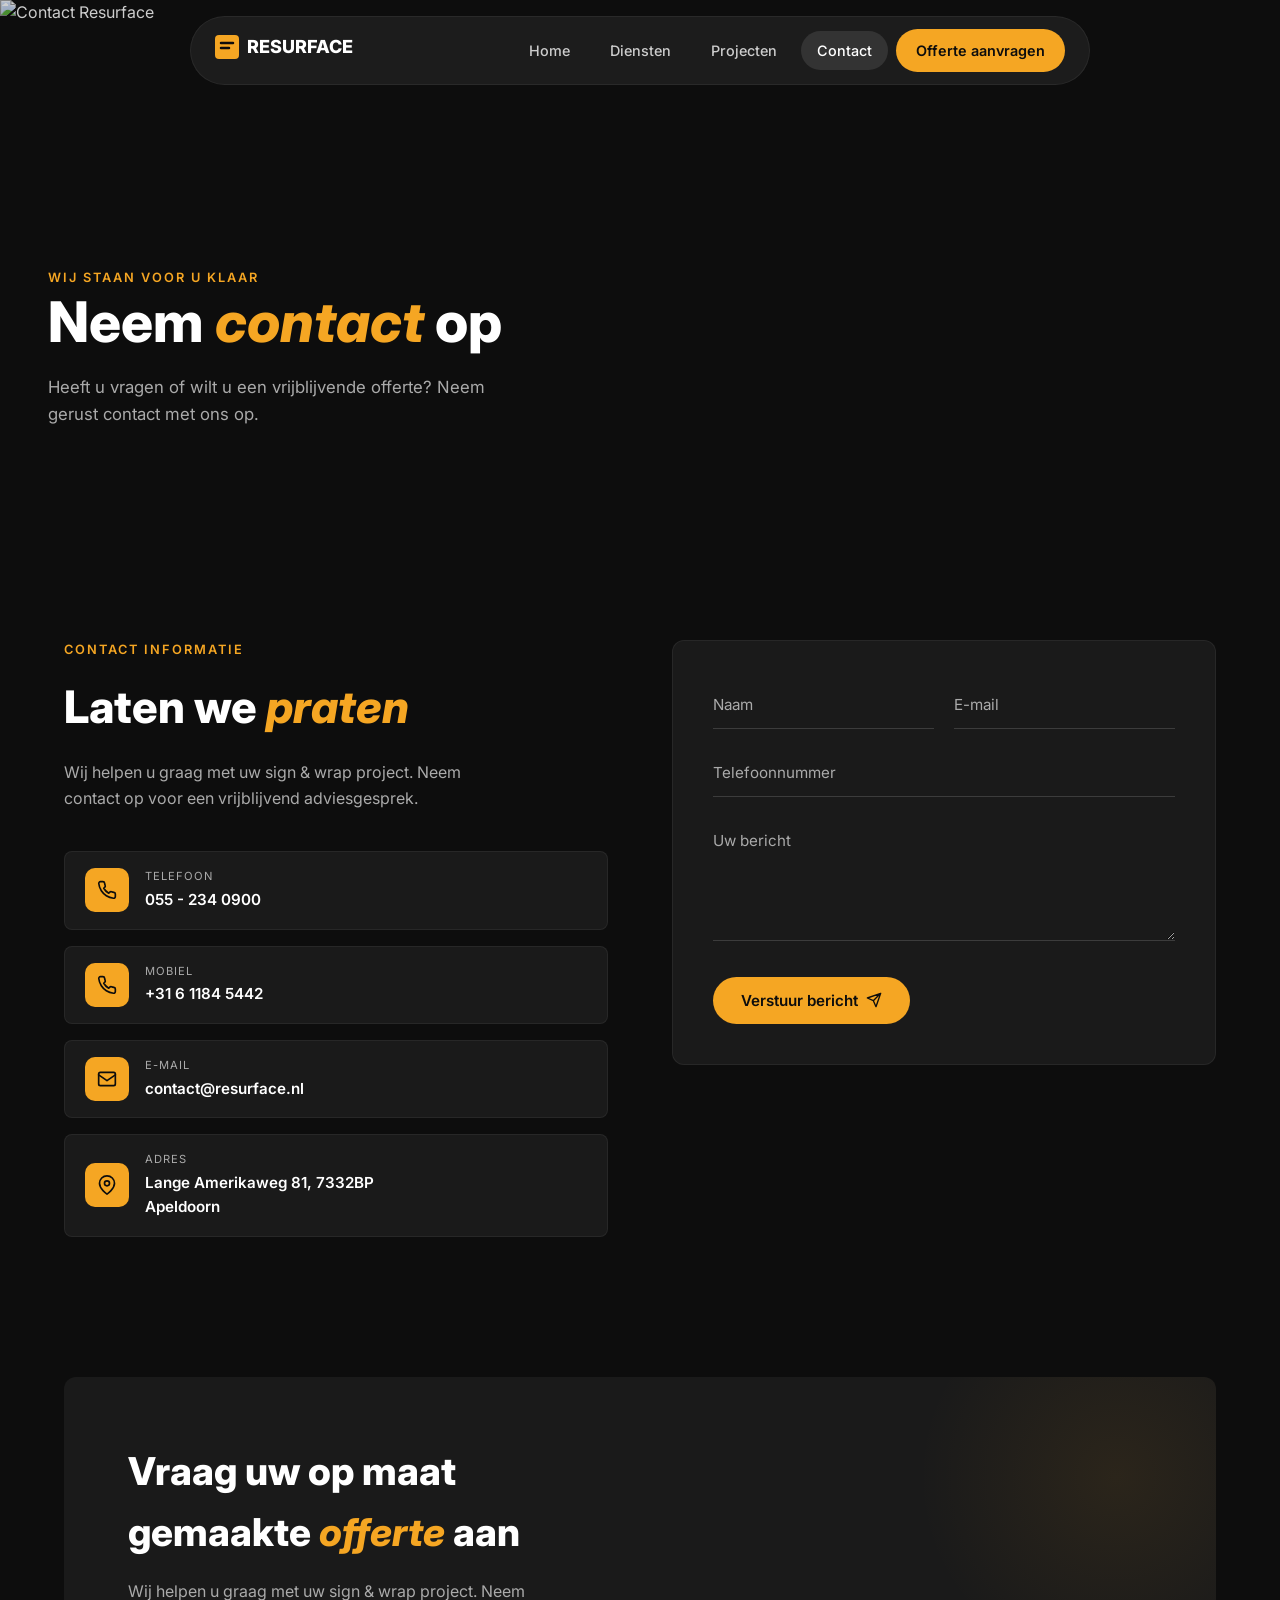
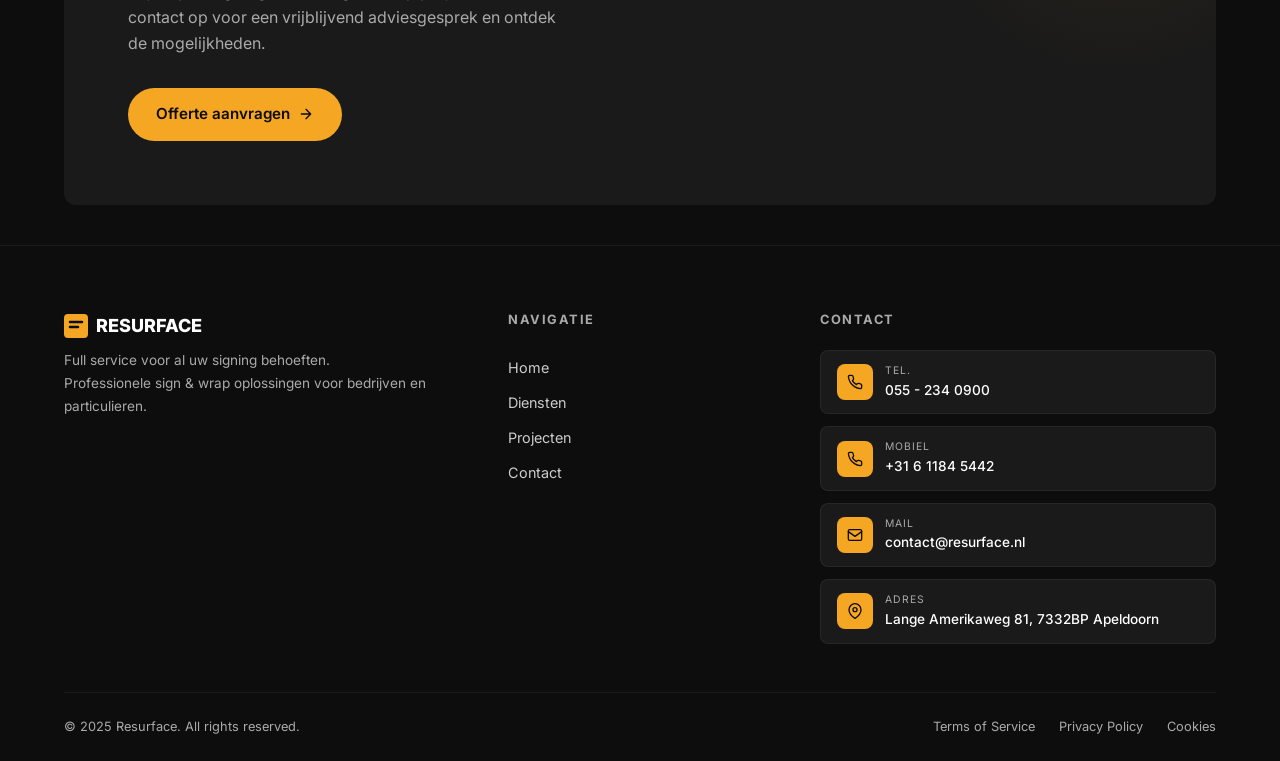
==== contact.html @ d7158912 "Initial build: Resurface website — 4 pages, responsive, dark theme Complete static website for Resur" ====
<!DOCTYPE html>
<html lang="nl">
<head>
  <meta charset="UTF-8">
  <meta name="viewport" content="width=device-width, initial-scale=1.0">
  <title>Contact — Resurface | Neem Contact Op</title>
  <meta name="description" content="Heeft u vragen of wilt u een vrijblijvende offerte? Neem gerust contact met ons op. Wij helpen u graag met uw sign & wrap project.">
  <link rel="preconnect" href="https://fonts.googleapis.com">
  <link rel="preconnect" href="https://fonts.gstatic.com" crossorigin>
  <link href="https://fonts.googleapis.com/css2?family=Inter:wght@400;500;600;700;800&display=swap" rel="stylesheet">
  <link rel="stylesheet" href="css/style.css">
</head>
<body>

  <!-- Navigation -->
  <nav class="nav">
    <a href="index.html" class="nav-logo">
      <svg width="180" height="32" viewBox="0 0 180 32" fill="none" xmlns="http://www.w3.org/2000/svg">
        <rect x="0" y="4" width="24" height="24" rx="4" fill="#F5A623"/>
        <path d="M6 12h12M6 17h8" stroke="#0d0d0d" stroke-width="2.5" stroke-linecap="round"/>
        <text x="32" y="22" font-family="Inter, sans-serif" font-weight="800" font-size="18" fill="white">RESURFACE</text>
      </svg>
    </a>
    <div class="nav-links">
      <a href="index.html">Home</a>
      <a href="diensten.html">Diensten</a>
      <a href="projecten.html">Projecten</a>
      <a href="contact.html" class="active">Contact</a>
      <a href="contact.html" class="nav-cta">Offerte aanvragen</a>
    </div>
    <button class="nav-toggle" aria-label="Menu">
      <span></span><span></span><span></span>
    </button>
  </nav>

  <!-- Hero -->
  <section class="hero" style="min-height: 60vh;">
    <div class="hero-bg">
      <img src="https://images.unsplash.com/photo-1600607687939-ce8a6c25118c?w=1920&q=80" alt="Contact Resurface">
    </div>
    <div class="hero-content">
      <span class="hero-label">Wij staan voor u klaar</span>
      <h1>Neem <span class="highlight">contact</span> op</h1>
      <p>Heeft u vragen of wilt u een vrijblijvende offerte? Neem gerust contact met ons op.</p>
    </div>
  </section>

  <!-- Contact Section -->
  <section class="section">
    <div class="container">
      <div class="contact-grid">
        <div>
          <p class="contact-label">Contact informatie</p>
          <h2 class="contact-title">Laten we <span class="highlight">praten</span></h2>
          <p class="contact-text">Wij helpen u graag met uw sign & wrap project. Neem contact op voor een vrijblijvend adviesgesprek.</p>

          <div class="contact-items">
            <div class="contact-item">
              <div class="contact-item-icon">
                <svg xmlns="http://www.w3.org/2000/svg" viewBox="0 0 24 24" fill="none" stroke="currentColor" stroke-width="2" stroke-linecap="round" stroke-linejoin="round"><path d="M22 16.92v3a2 2 0 01-2.18 2 19.79 19.79 0 01-8.63-3.07 19.5 19.5 0 01-6-6 19.79 19.79 0 01-3.07-8.67A2 2 0 014.11 2h3a2 2 0 012 1.72c.127.96.361 1.903.7 2.81a2 2 0 01-.45 2.11L8.09 9.91a16 16 0 006 6l1.27-1.27a2 2 0 012.11-.45c.907.339 1.85.573 2.81.7A2 2 0 0122 16.92z"/></svg>
              </div>
              <div>
                <p class="contact-item-label">Telefoon</p>
                <p class="contact-item-value">055 - 234 0900</p>
              </div>
            </div>
            <div class="contact-item">
              <div class="contact-item-icon">
                <svg xmlns="http://www.w3.org/2000/svg" viewBox="0 0 24 24" fill="none" stroke="currentColor" stroke-width="2" stroke-linecap="round" stroke-linejoin="round"><path d="M22 16.92v3a2 2 0 01-2.18 2 19.79 19.79 0 01-8.63-3.07 19.5 19.5 0 01-6-6 19.79 19.79 0 01-3.07-8.67A2 2 0 014.11 2h3a2 2 0 012 1.72c.127.96.361 1.903.7 2.81a2 2 0 01-.45 2.11L8.09 9.91a16 16 0 006 6l1.27-1.27a2 2 0 012.11-.45c.907.339 1.85.573 2.81.7A2 2 0 0122 16.92z"/></svg>
              </div>
              <div>
                <p class="contact-item-label">Mobiel</p>
                <p class="contact-item-value">+31 6 1184 5442</p>
              </div>
            </div>
            <div class="contact-item">
              <div class="contact-item-icon">
                <svg xmlns="http://www.w3.org/2000/svg" viewBox="0 0 24 24" fill="none" stroke="currentColor" stroke-width="2" stroke-linecap="round" stroke-linejoin="round"><rect x="2" y="4" width="20" height="16" rx="2"/><path d="M22 7l-10 7L2 7"/></svg>
              </div>
              <div>
                <p class="contact-item-label">E-mail</p>
                <p class="contact-item-value">contact@resurface.nl</p>
              </div>
            </div>
            <div class="contact-item">
              <div class="contact-item-icon">
                <svg xmlns="http://www.w3.org/2000/svg" viewBox="0 0 24 24" fill="none" stroke="currentColor" stroke-width="2" stroke-linecap="round" stroke-linejoin="round"><path d="M21 10c0 7-9 13-9 13s-9-6-9-13a9 9 0 0118 0z"/><circle cx="12" cy="10" r="3"/></svg>
              </div>
              <div>
                <p class="contact-item-label">Adres</p>
                <p class="contact-item-value">Lange Amerikaweg 81, 7332BP<br>Apeldoorn</p>
              </div>
            </div>
          </div>
        </div>

        <div>
          <form class="contact-form">
            <div class="form-row">
              <div class="form-group">
                <input type="text" name="naam" placeholder="Naam" required>
              </div>
              <div class="form-group">
                <input type="email" name="email" placeholder="E-mail" required>
              </div>
            </div>
            <div class="form-group">
              <input type="tel" name="telefoon" placeholder="Telefoonnummer">
            </div>
            <div class="form-group">
              <textarea name="bericht" placeholder="Uw bericht" rows="5" required></textarea>
            </div>
            <button type="submit" class="btn btn-primary form-submit">Verstuur bericht <svg xmlns="http://www.w3.org/2000/svg" width="16" height="16" viewBox="0 0 24 24" fill="none" stroke="currentColor" stroke-width="2" stroke-linecap="round" stroke-linejoin="round"><path d="M22 2L11 13M22 2l-7 20-4-9-9-4 20-7z"/></svg></button>
          </form>
        </div>
      </div>
    </div>
  </section>

  <!-- CTA -->
  <div class="container">
    <div class="cta-section">
      <h2>Vraag uw op maat gemaakte <span class="highlight">offerte</span> aan</h2>
      <p>Wij helpen u graag met uw sign & wrap project. Neem contact op voor een vrijblijvend adviesgesprek en ontdek de mogelijkheden.</p>
      <a href="contact.html" class="btn btn-primary">Offerte aanvragen <svg xmlns="http://www.w3.org/2000/svg" width="16" height="16" viewBox="0 0 24 24" fill="none" stroke="currentColor" stroke-width="2" stroke-linecap="round" stroke-linejoin="round"><path d="M5 12h14M12 5l7 7-7 7"/></svg></a>
    </div>
  </div>

  <!-- Footer -->
  <footer class="footer">
    <div class="container">
      <div class="footer-grid">
        <div>
          <div class="footer-logo">
            <svg width="180" height="32" viewBox="0 0 180 32" fill="none" xmlns="http://www.w3.org/2000/svg">
              <rect x="0" y="4" width="24" height="24" rx="4" fill="#F5A623"/>
              <path d="M6 12h12M6 17h8" stroke="#0d0d0d" stroke-width="2.5" stroke-linecap="round"/>
              <text x="32" y="22" font-family="Inter, sans-serif" font-weight="800" font-size="18" fill="white">RESURFACE</text>
            </svg>
          </div>
          <p class="footer-desc">Full service voor al uw signing behoeften.<br>Professionele sign & wrap oplossingen voor bedrijven en particulieren.</p>
        </div>
        <div>
          <h4>Navigatie</h4>
          <div class="footer-nav">
            <a href="index.html">Home</a>
            <a href="diensten.html">Diensten</a>
            <a href="projecten.html">Projecten</a>
            <a href="contact.html">Contact</a>
          </div>
        </div>
        <div>
          <h4>Contact</h4>
          <div class="footer-contact">
            <div class="footer-contact-item">
              <div class="footer-contact-icon">
                <svg xmlns="http://www.w3.org/2000/svg" viewBox="0 0 24 24" fill="none" stroke="currentColor" stroke-width="2" stroke-linecap="round" stroke-linejoin="round"><path d="M22 16.92v3a2 2 0 01-2.18 2 19.79 19.79 0 01-8.63-3.07 19.5 19.5 0 01-6-6 19.79 19.79 0 01-3.07-8.67A2 2 0 014.11 2h3a2 2 0 012 1.72c.127.96.361 1.903.7 2.81a2 2 0 01-.45 2.11L8.09 9.91a16 16 0 006 6l1.27-1.27a2 2 0 012.11-.45c.907.339 1.85.573 2.81.7A2 2 0 0122 16.92z"/></svg>
              </div>
              <div>
                <p class="footer-contact-label">Tel.</p>
                <p class="footer-contact-value">055 - 234 0900</p>
              </div>
            </div>
            <div class="footer-contact-item">
              <div class="footer-contact-icon">
                <svg xmlns="http://www.w3.org/2000/svg" viewBox="0 0 24 24" fill="none" stroke="currentColor" stroke-width="2" stroke-linecap="round" stroke-linejoin="round"><path d="M22 16.92v3a2 2 0 01-2.18 2 19.79 19.79 0 01-8.63-3.07 19.5 19.5 0 01-6-6 19.79 19.79 0 01-3.07-8.67A2 2 0 014.11 2h3a2 2 0 012 1.72c.127.96.361 1.903.7 2.81a2 2 0 01-.45 2.11L8.09 9.91a16 16 0 006 6l1.27-1.27a2 2 0 012.11-.45c.907.339 1.85.573 2.81.7A2 2 0 0122 16.92z"/></svg>
              </div>
              <div>
                <p class="footer-contact-label">Mobiel</p>
                <p class="footer-contact-value">+31 6 1184 5442</p>
              </div>
            </div>
            <div class="footer-contact-item">
              <div class="footer-contact-icon">
                <svg xmlns="http://www.w3.org/2000/svg" viewBox="0 0 24 24" fill="none" stroke="currentColor" stroke-width="2" stroke-linecap="round" stroke-linejoin="round"><rect x="2" y="4" width="20" height="16" rx="2"/><path d="M22 7l-10 7L2 7"/></svg>
              </div>
              <div>
                <p class="footer-contact-label">Mail</p>
                <p class="footer-contact-value">contact@resurface.nl</p>
              </div>
            </div>
            <div class="footer-contact-item">
              <div class="footer-contact-icon">
                <svg xmlns="http://www.w3.org/2000/svg" viewBox="0 0 24 24" fill="none" stroke="currentColor" stroke-width="2" stroke-linecap="round" stroke-linejoin="round"><path d="M21 10c0 7-9 13-9 13s-9-6-9-13a9 9 0 0118 0z"/><circle cx="12" cy="10" r="3"/></svg>
              </div>
              <div>
                <p class="footer-contact-label">Adres</p>
                <p class="footer-contact-value">Lange Amerikaweg 81, 7332BP Apeldoorn</p>
              </div>
            </div>
          </div>
        </div>
      </div>
      <div class="footer-bottom">
        <p>&copy; 2025 Resurface. All rights reserved.</p>
        <div class="footer-bottom-links">
          <a href="#">Terms of Service</a>
          <a href="#">Privacy Policy</a>
          <a href="#">Cookies</a>
        </div>
      </div>
    </div>
  </footer>

  <script src="js/main.js"></script>
</body>
</html>
---- css/style.css ----
/* ===== RESET & BASE ===== */
*, *::before, *::after { margin: 0; padding: 0; box-sizing: border-box; }

:root {
  --bg-dark: #0d0d0d;
  --bg-card: #1a1a1a;
  --bg-card-hover: #222;
  --accent: #f5a623;
  --accent-hover: #e69500;
  --text-white: #fff;
  --text-gray: #aaa;
  --text-light: #ccc;
  --radius: 12px;
  --radius-sm: 8px;
  --transition: .3s ease;
  --max-width: 1200px;
  --nav-height: 80px;
}

html { scroll-behavior: smooth; font-size: 16px; }

body {
  font-family: 'Inter', -apple-system, BlinkMacSystemFont, 'Segoe UI', sans-serif;
  background: var(--bg-dark);
  color: var(--text-white);
  line-height: 1.6;
  overflow-x: hidden;
}

a { color: inherit; text-decoration: none; }
ul { list-style: none; }
img { max-width: 100%; height: auto; display: block; }
button, input, textarea { font-family: inherit; }

.container {
  max-width: var(--max-width);
  margin: 0 auto;
  padding: 0 24px;
}

/* ===== NAVIGATION ===== */
.nav {
  position: fixed;
  top: 16px;
  left: 50%;
  transform: translateX(-50%);
  width: calc(100% - 48px);
  max-width: 900px;
  background: rgba(30, 30, 30, 0.9);
  backdrop-filter: blur(20px);
  -webkit-backdrop-filter: blur(20px);
  border-radius: 50px;
  padding: 12px 24px;
  display: flex;
  align-items: center;
  justify-content: space-between;
  z-index: 1000;
  border: 1px solid rgba(255,255,255,0.06);
}

.nav-logo img {
  height: 32px;
  width: auto;
}

.nav-links {
  display: flex;
  gap: 8px;
  align-items: center;
}

.nav-links a {
  padding: 8px 16px;
  border-radius: 50px;
  font-size: 0.9rem;
  font-weight: 500;
  color: var(--text-light);
  transition: var(--transition);
}

.nav-links a:hover,
.nav-links a.active {
  color: var(--text-white);
  background: rgba(255,255,255,0.1);
}

.nav-cta {
  background: var(--accent) !important;
  color: var(--bg-dark) !important;
  font-weight: 600 !important;
  padding: 10px 20px !important;
}

.nav-cta:hover {
  background: var(--accent-hover) !important;
}

/* Mobile hamburger */
.nav-toggle {
  display: none;
  background: none;
  border: none;
  cursor: pointer;
  padding: 8px;
  flex-direction: column;
  gap: 5px;
}

.nav-toggle span {
  display: block;
  width: 24px;
  height: 2px;
  background: var(--text-white);
  border-radius: 2px;
  transition: var(--transition);
}

/* ===== HERO ===== */
.hero {
  position: relative;
  min-height: 85vh;
  display: flex;
  align-items: flex-end;
  padding: 0 0 80px;
  overflow: hidden;
}

.hero-bg {
  position: absolute;
  inset: 0;
  z-index: 0;
}

.hero-bg img {
  width: 100%;
  height: 100%;
  object-fit: cover;
}

.hero-bg::after {
  content: '';
  position: absolute;
  inset: 0;
  background: linear-gradient(to top, rgba(13,13,13,0.95) 0%, rgba(13,13,13,0.4) 50%, rgba(13,13,13,0.2) 100%);
}

.hero-content {
  position: relative;
  z-index: 1;
  max-width: 600px;
  padding: 0 48px;
}

.hero-label {
  text-transform: uppercase;
  font-size: 0.8rem;
  font-weight: 600;
  letter-spacing: 2px;
  color: var(--accent);
  margin-bottom: 16px;
}

.hero h1 {
  font-size: clamp(2.2rem, 5vw, 3.5rem);
  font-weight: 800;
  line-height: 1.15;
  margin-bottom: 20px;
}

.hero h1 .highlight {
  color: var(--accent);
  font-style: italic;
}

.hero p {
  color: var(--text-gray);
  font-size: 1.05rem;
  margin-bottom: 32px;
  max-width: 480px;
}

.hero-buttons {
  display: flex;
  gap: 16px;
  flex-wrap: wrap;
}

/* ===== BUTTONS ===== */
.btn {
  display: inline-flex;
  align-items: center;
  gap: 8px;
  padding: 14px 28px;
  border-radius: 50px;
  font-weight: 600;
  font-size: 0.95rem;
  cursor: pointer;
  transition: var(--transition);
  border: none;
  white-space: nowrap;
}

.btn-primary {
  background: var(--accent);
  color: var(--bg-dark);
}

.btn-primary:hover {
  background: var(--accent-hover);
  transform: translateY(-2px);
}

.btn-outline {
  background: transparent;
  color: var(--text-white);
  border: 1px solid rgba(255,255,255,0.3);
}

.btn-outline:hover {
  border-color: var(--text-white);
  background: rgba(255,255,255,0.05);
}

.btn-dark {
  background: rgba(255,255,255,0.1);
  color: var(--text-white);
  border: 1px solid rgba(255,255,255,0.15);
}

.btn-dark:hover {
  background: rgba(255,255,255,0.15);
}

.btn svg, .btn i {
  width: 16px;
  height: 16px;
}

/* ===== SECTION SHARED ===== */
.section {
  padding: 100px 0;
}

.section-label {
  text-transform: uppercase;
  font-size: 0.8rem;
  font-weight: 600;
  letter-spacing: 2px;
  color: var(--accent);
  text-align: center;
  margin-bottom: 12px;
}

.section-title {
  font-size: clamp(1.8rem, 4vw, 2.8rem);
  font-weight: 800;
  text-align: center;
  margin-bottom: 48px;
}

.section-title .highlight {
  color: var(--accent);
  font-style: italic;
}

/* ===== TABS (Diensten) ===== */
.tabs {
  display: flex;
  justify-content: center;
  gap: 8px;
  margin-bottom: 60px;
  flex-wrap: wrap;
}

.tab-btn {
  padding: 10px 24px;
  border-radius: 50px;
  background: transparent;
  color: var(--text-gray);
  border: 1px solid rgba(255,255,255,0.15);
  cursor: pointer;
  font-weight: 500;
  font-size: 0.95rem;
  transition: var(--transition);
}

.tab-btn:hover {
  color: var(--text-white);
  border-color: rgba(255,255,255,0.3);
}

.tab-btn.active {
  background: var(--accent);
  color: var(--bg-dark);
  border-color: var(--accent);
  font-weight: 600;
}

.tab-content {
  display: none;
}

.tab-content.active {
  display: block;
  animation: fadeIn 0.4s ease;
}

@keyframes fadeIn {
  from { opacity: 0; transform: translateY(12px); }
  to { opacity: 1; transform: translateY(0); }
}

/* ===== CATEGORY INTRO ===== */
.category-intro {
  display: grid;
  grid-template-columns: 1fr 1fr;
  gap: 48px;
  align-items: center;
  margin-bottom: 80px;
}

.category-intro h2 {
  font-size: clamp(1.6rem, 3vw, 2.4rem);
  font-weight: 800;
  text-transform: uppercase;
  margin-bottom: 20px;
}

.category-intro p {
  color: var(--text-gray);
  font-size: 1rem;
  margin-bottom: 24px;
  max-width: 440px;
}

.category-image {
  border-radius: var(--radius);
  overflow: hidden;
  aspect-ratio: 16/10;
}

.category-image img {
  width: 100%;
  height: 100%;
  object-fit: cover;
}

/* ===== SERVICES GRID ===== */
.services-grid {
  display: grid;
  grid-template-columns: repeat(4, 1fr);
  gap: 32px;
}

.service-card {
  text-align: center;
}

.service-icon {
  width: 100px;
  height: 100px;
  border-radius: 50%;
  overflow: hidden;
  margin: 0 auto 16px;
  border: 3px solid rgba(255,255,255,0.1);
}

.service-icon img {
  width: 100%;
  height: 100%;
  object-fit: cover;
}

.service-card h3 {
  color: var(--accent);
  font-size: 0.95rem;
  font-weight: 600;
  margin-bottom: 8px;
}

.service-card p {
  color: var(--text-gray);
  font-size: 0.85rem;
  line-height: 1.5;
}

/* ===== PROJECTS ===== */
.project-block {
  display: grid;
  grid-template-columns: 1fr 1fr;
  gap: 48px;
  align-items: start;
  margin-bottom: 80px;
}

.project-block:nth-child(even) {
  direction: rtl;
}

.project-block:nth-child(even) > * {
  direction: ltr;
}

.project-info .project-label {
  text-transform: uppercase;
  font-size: 0.75rem;
  font-weight: 600;
  letter-spacing: 2px;
  color: var(--accent);
  margin-bottom: 8px;
}

.project-info h2 {
  font-size: 1.8rem;
  font-weight: 800;
  margin-bottom: 16px;
}

.project-info p {
  color: var(--text-gray);
  font-size: 0.95rem;
  margin-bottom: 20px;
  max-width: 440px;
}

.project-tags {
  display: flex;
  gap: 8px;
  flex-wrap: wrap;
  margin-bottom: 24px;
}

.project-tag {
  padding: 6px 16px;
  border-radius: 50px;
  font-size: 0.8rem;
  color: var(--accent);
  border: 1px solid rgba(245, 166, 35, 0.3);
  background: rgba(245, 166, 35, 0.08);
}

.project-main-image {
  border-radius: var(--radius);
  overflow: hidden;
  aspect-ratio: 16/10;
}

.project-main-image img {
  width: 100%;
  height: 100%;
  object-fit: cover;
}

.project-gallery {
  display: grid;
  grid-template-columns: repeat(5, 1fr);
  gap: 12px;
  margin-top: 20px;
  grid-column: 1 / -1;
  direction: ltr;
}

.project-gallery img {
  border-radius: var(--radius-sm);
  aspect-ratio: 1;
  object-fit: cover;
  width: 100%;
  cursor: pointer;
  transition: var(--transition);
}

.project-gallery img:hover {
  transform: scale(1.05);
}

/* ===== CTA SECTION ===== */
.cta-section {
  background: var(--bg-card);
  border-radius: var(--radius);
  padding: 64px;
  margin: 40px auto;
  max-width: var(--max-width);
  position: relative;
  overflow: hidden;
}

.cta-section::after {
  content: '';
  position: absolute;
  right: -100px;
  top: -100px;
  width: 400px;
  height: 400px;
  background: radial-gradient(circle, rgba(245,166,35,0.08) 0%, transparent 70%);
  pointer-events: none;
}

.cta-section h2 {
  font-size: clamp(1.6rem, 3vw, 2.4rem);
  font-weight: 800;
  margin-bottom: 16px;
  max-width: 500px;
}

.cta-section h2 .highlight {
  color: var(--accent);
  font-style: italic;
}

.cta-section p {
  color: var(--text-gray);
  margin-bottom: 32px;
  max-width: 440px;
}

/* ===== CONTACT SECTION ===== */
.contact-grid {
  display: grid;
  grid-template-columns: 1fr 1fr;
  gap: 64px;
  align-items: start;
}

.contact-label {
  text-transform: uppercase;
  font-size: 0.8rem;
  font-weight: 600;
  letter-spacing: 2px;
  color: var(--accent);
  margin-bottom: 12px;
}

.contact-title {
  font-size: clamp(1.8rem, 4vw, 2.8rem);
  font-weight: 800;
  margin-bottom: 16px;
}

.contact-title .highlight {
  color: var(--accent);
  font-style: italic;
}

.contact-text {
  color: var(--text-gray);
  margin-bottom: 40px;
  max-width: 400px;
}

.contact-items {
  display: flex;
  flex-direction: column;
  gap: 16px;
}

.contact-item {
  display: flex;
  align-items: center;
  gap: 16px;
  padding: 16px 20px;
  background: var(--bg-card);
  border-radius: var(--radius-sm);
  border: 1px solid rgba(255,255,255,0.06);
}

.contact-item-icon {
  width: 44px;
  height: 44px;
  border-radius: 10px;
  background: var(--accent);
  display: flex;
  align-items: center;
  justify-content: center;
  flex-shrink: 0;
}

.contact-item-icon svg {
  width: 20px;
  height: 20px;
  color: var(--bg-dark);
}

.contact-item-label {
  font-size: 0.7rem;
  text-transform: uppercase;
  letter-spacing: 1px;
  color: var(--text-gray);
  margin-bottom: 2px;
}

.contact-item-value {
  font-weight: 600;
  font-size: 0.95rem;
}

/* ===== FORM ===== */
.contact-form {
  background: var(--bg-card);
  border-radius: var(--radius);
  padding: 40px;
  border: 1px solid rgba(255,255,255,0.06);
}

.form-row {
  display: grid;
  grid-template-columns: 1fr 1fr;
  gap: 20px;
}

.form-group {
  margin-bottom: 20px;
}

.form-group input,
.form-group textarea {
  width: 100%;
  padding: 14px 0;
  background: transparent;
  border: none;
  border-bottom: 1px solid rgba(255,255,255,0.15);
  color: var(--text-white);
  font-size: 0.95rem;
  outline: none;
  transition: var(--transition);
}

.form-group input::placeholder,
.form-group textarea::placeholder {
  color: var(--text-gray);
}

.form-group input:focus,
.form-group textarea:focus {
  border-color: var(--accent);
}

.form-group textarea {
  min-height: 100px;
  resize: vertical;
}

.form-submit {
  margin-top: 8px;
}

/* ===== FOOTER ===== */
.footer {
  border-top: 1px solid rgba(255,255,255,0.06);
  padding: 64px 0 0;
  margin-top: 40px;
}

.footer-grid {
  display: grid;
  grid-template-columns: 1.5fr 1fr 1.5fr;
  gap: 48px;
  margin-bottom: 48px;
}

.footer-logo img {
  height: 36px;
  margin-bottom: 16px;
}

.footer-desc {
  color: var(--text-gray);
  font-size: 0.85rem;
  line-height: 1.7;
}

.footer h4 {
  text-transform: uppercase;
  font-size: 0.8rem;
  letter-spacing: 1.5px;
  margin-bottom: 20px;
  color: var(--text-gray);
}

.footer-nav a {
  display: block;
  padding: 6px 0;
  color: var(--text-light);
  font-size: 0.9rem;
  transition: var(--transition);
}

.footer-nav a:hover {
  color: var(--accent);
}

.footer-contact {
  display: flex;
  flex-direction: column;
  gap: 12px;
}

.footer-contact-item {
  display: flex;
  align-items: center;
  gap: 12px;
  padding: 12px 16px;
  background: var(--bg-card);
  border-radius: var(--radius-sm);
  border: 1px solid rgba(255,255,255,0.06);
  font-size: 0.85rem;
}

.footer-contact-icon {
  width: 36px;
  height: 36px;
  border-radius: 8px;
  background: var(--accent);
  display: flex;
  align-items: center;
  justify-content: center;
  flex-shrink: 0;
}

.footer-contact-icon svg {
  width: 16px;
  height: 16px;
  color: var(--bg-dark);
}

.footer-contact-label {
  font-size: 0.65rem;
  text-transform: uppercase;
  letter-spacing: 1px;
  color: var(--text-gray);
}

.footer-contact-value {
  font-weight: 500;
  font-size: 0.85rem;
}

.footer-bottom {
  border-top: 1px solid rgba(255,255,255,0.06);
  padding: 24px 0;
  display: flex;
  justify-content: space-between;
  align-items: center;
  font-size: 0.8rem;
  color: var(--text-gray);
}

.footer-bottom-links {
  display: flex;
  gap: 24px;
}

.footer-bottom-links a {
  color: var(--text-gray);
  transition: var(--transition);
}

.footer-bottom-links a:hover {
  color: var(--text-white);
}

/* ===== HOME: DIENSTEN BENTO ===== */
.home-services {
  display: grid;
  grid-template-columns: repeat(2, 1fr);
  gap: 24px;
  margin-bottom: 48px;
}

.home-service-card {
  background: var(--bg-card);
  border-radius: var(--radius);
  overflow: hidden;
  border: 1px solid rgba(255,255,255,0.06);
  transition: var(--transition);
}

.home-service-card:hover {
  border-color: rgba(255,255,255,0.12);
  transform: translateY(-4px);
}

.home-service-card img {
  width: 100%;
  aspect-ratio: 16/9;
  object-fit: cover;
}

.home-service-content {
  padding: 24px;
}

.home-service-content h3 {
  font-size: 1.1rem;
  font-weight: 700;
  margin-bottom: 8px;
}

.home-service-content p {
  color: var(--text-gray);
  font-size: 0.9rem;
}

/* ===== HOME: VERTROUWD DOOR ===== */
.trust-logos {
  display: flex;
  justify-content: center;
  align-items: center;
  gap: 48px;
  flex-wrap: wrap;
  padding: 40px 0;
}

.trust-logos img {
  height: 32px;
  opacity: 0.5;
  transition: var(--transition);
  filter: grayscale(1) brightness(2);
}

.trust-logos img:hover {
  opacity: 1;
  filter: none;
}

/* ===== HOME: PROJECTS SHOWCASE ===== */
.projects-showcase {
  display: grid;
  grid-template-columns: 1fr 1fr;
  gap: 24px;
  margin-bottom: 48px;
}

.showcase-card {
  position: relative;
  border-radius: var(--radius);
  overflow: hidden;
  aspect-ratio: 16/10;
}

.showcase-card img {
  width: 100%;
  height: 100%;
  object-fit: cover;
  transition: var(--transition);
}

.showcase-card:hover img {
  transform: scale(1.05);
}

.showcase-overlay {
  position: absolute;
  bottom: 0;
  left: 0;
  right: 0;
  padding: 24px;
  background: linear-gradient(to top, rgba(0,0,0,0.8), transparent);
}

.showcase-overlay h3 {
  font-size: 1.1rem;
  font-weight: 700;
}

/* ===== HOME: REVIEWS ===== */
.reviews-grid {
  display: grid;
  grid-template-columns: repeat(3, 1fr);
  gap: 24px;
}

.review-card {
  background: var(--bg-card);
  border-radius: var(--radius);
  padding: 32px;
  border: 1px solid rgba(255,255,255,0.06);
}

.review-stars {
  display: flex;
  gap: 4px;
  margin-bottom: 8px;
}

.review-stars svg {
  width: 16px;
  height: 16px;
  color: var(--accent);
  fill: var(--accent);
}

.review-date {
  font-size: 0.8rem;
  color: var(--text-gray);
  margin-bottom: 16px;
}

.review-text {
  color: var(--text-light);
  font-size: 0.9rem;
  font-style: italic;
  margin-bottom: 20px;
  line-height: 1.6;
}

.review-author {
  font-weight: 600;
  font-size: 0.9rem;
}

/* ===== HOME: CONTACT BOTTOM ===== */
.home-contact {
  display: grid;
  grid-template-columns: 1fr 1fr;
  gap: 64px;
  align-items: center;
  padding: 80px 0;
}

.home-contact-text h2 {
  font-size: clamp(1.8rem, 4vw, 2.8rem);
  font-weight: 800;
  margin-bottom: 8px;
}

.home-contact-text h2 .highlight {
  color: var(--accent);
}

/* ===== RESPONSIVE ===== */
@media (max-width: 1024px) {
  .services-grid {
    grid-template-columns: repeat(3, 1fr);
    gap: 24px;
  }

  .footer-grid {
    grid-template-columns: 1fr 1fr;
    gap: 32px;
  }
}

@media (max-width: 768px) {
  .nav-links {
    display: none;
    position: absolute;
    top: calc(100% + 12px);
    left: 0;
    right: 0;
    background: rgba(30, 30, 30, 0.97);
    backdrop-filter: blur(20px);
    border-radius: var(--radius);
    padding: 20px;
    flex-direction: column;
    border: 1px solid rgba(255,255,255,0.06);
  }

  .nav-links.open {
    display: flex;
  }

  .nav-links a {
    width: 100%;
    text-align: center;
    padding: 12px;
  }

  .nav-toggle {
    display: flex;
  }

  .hero {
    min-height: 70vh;
    padding-bottom: 60px;
  }

  .hero-content {
    padding: 0 24px;
  }

  .hero h1 {
    font-size: 2rem;
  }

  .hero-buttons {
    flex-direction: column;
  }

  .hero-buttons .btn {
    width: 100%;
    justify-content: center;
  }

  .section {
    padding: 60px 0;
  }

  .category-intro {
    grid-template-columns: 1fr;
    gap: 32px;
  }

  .category-intro .category-image {
    order: -1;
  }

  .services-grid {
    grid-template-columns: repeat(2, 1fr);
    gap: 20px;
  }

  .project-block {
    grid-template-columns: 1fr;
    gap: 24px;
  }

  .project-block:nth-child(even) {
    direction: ltr;
  }

  .project-gallery {
    grid-template-columns: repeat(3, 1fr);
  }

  .contact-grid {
    grid-template-columns: 1fr;
    gap: 40px;
  }

  .cta-section {
    padding: 40px 24px;
    margin: 24px;
    border-radius: var(--radius);
  }

  .footer-grid {
    grid-template-columns: 1fr;
    gap: 32px;
  }

  .footer-bottom {
    flex-direction: column;
    gap: 16px;
    text-align: center;
  }

  .home-services {
    grid-template-columns: 1fr;
  }

  .home-contact {
    grid-template-columns: 1fr;
    gap: 40px;
  }

  .reviews-grid {
    grid-template-columns: 1fr;
  }

  .projects-showcase {
    grid-template-columns: 1fr;
  }

  .form-row {
    grid-template-columns: 1fr;
  }

  .trust-logos {
    gap: 24px;
  }

  .trust-logos img {
    height: 24px;
  }
}

@media (max-width: 480px) {
  .nav {
    width: calc(100% - 24px);
    padding: 10px 16px;
  }

  .hero {
    min-height: 60vh;
  }

  .hero h1 {
    font-size: 1.7rem;
  }

  .services-grid {
    grid-template-columns: 1fr 1fr;
    gap: 16px;
  }

  .service-icon {
    width: 72px;
    height: 72px;
  }

  .project-gallery {
    grid-template-columns: repeat(3, 1fr);
    gap: 8px;
  }

  .section-title {
    font-size: 1.6rem;
  }

  .contact-form {
    padding: 24px;
  }
}
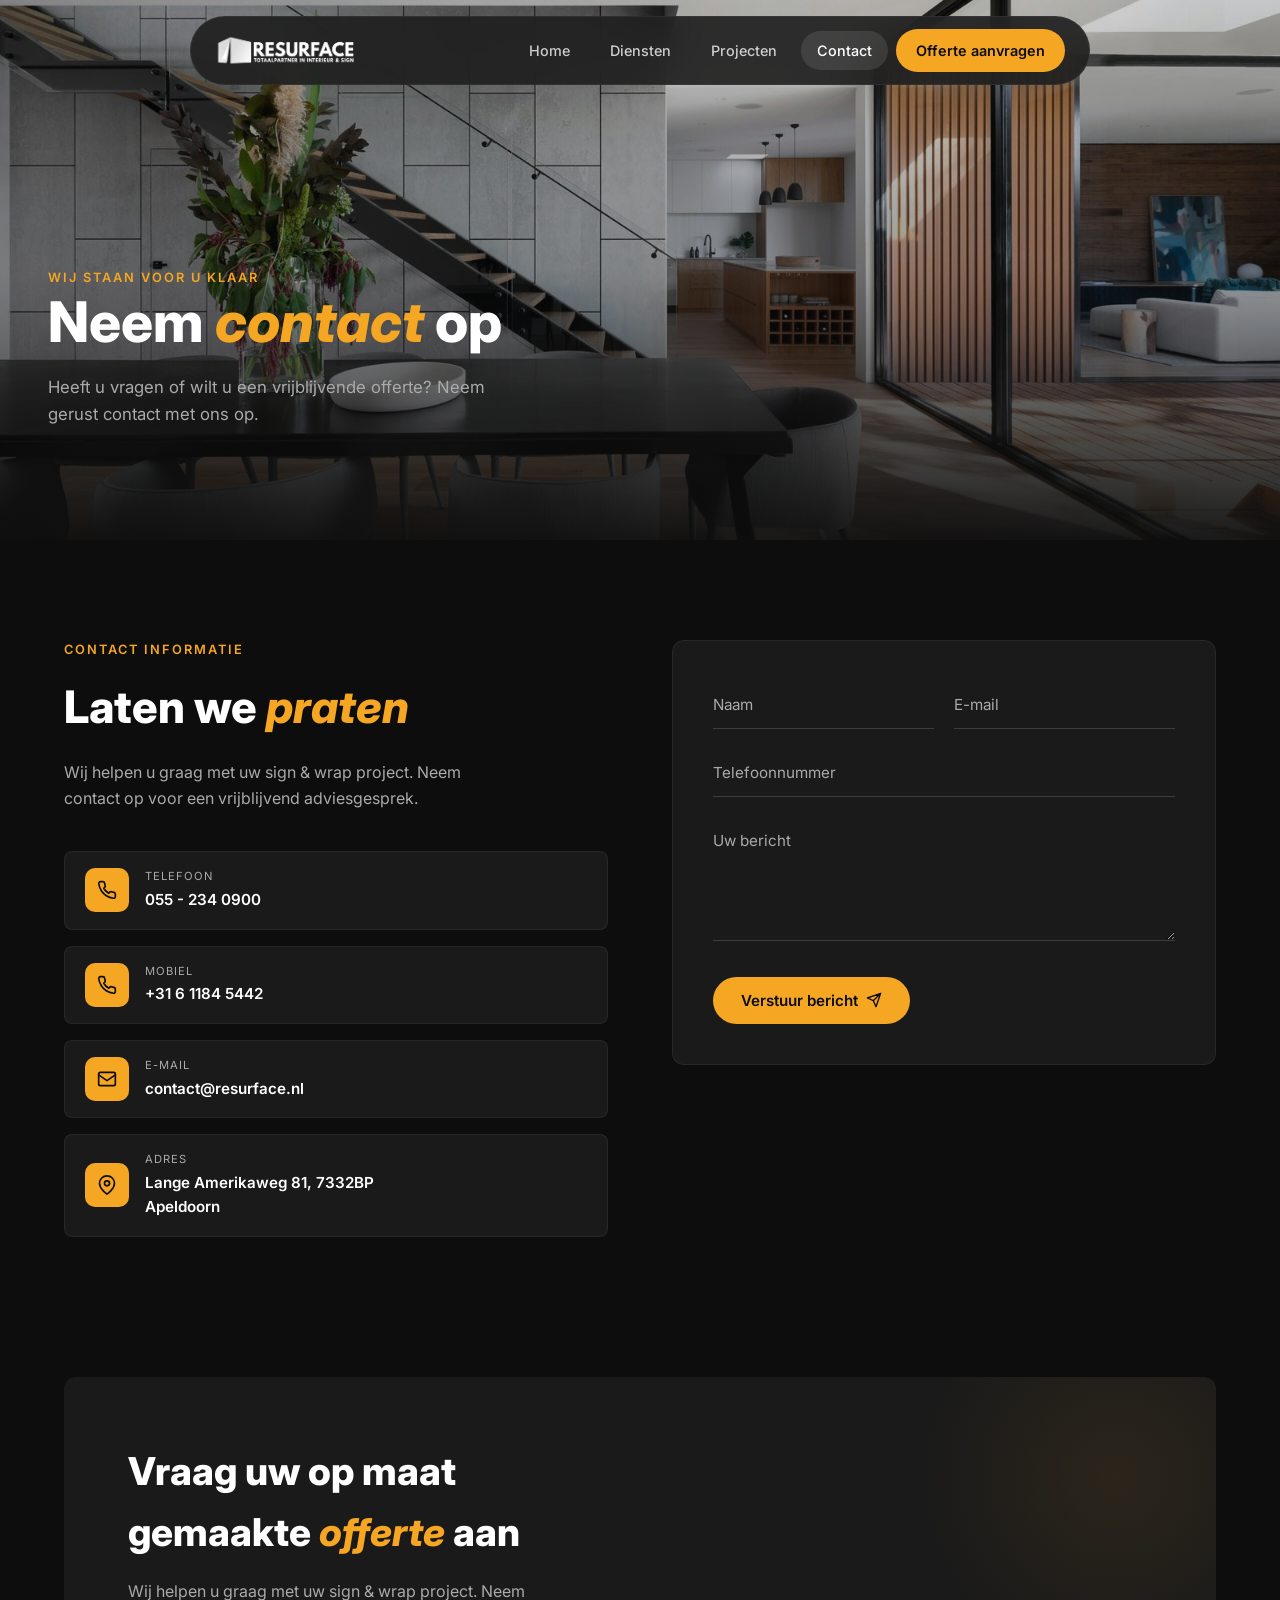
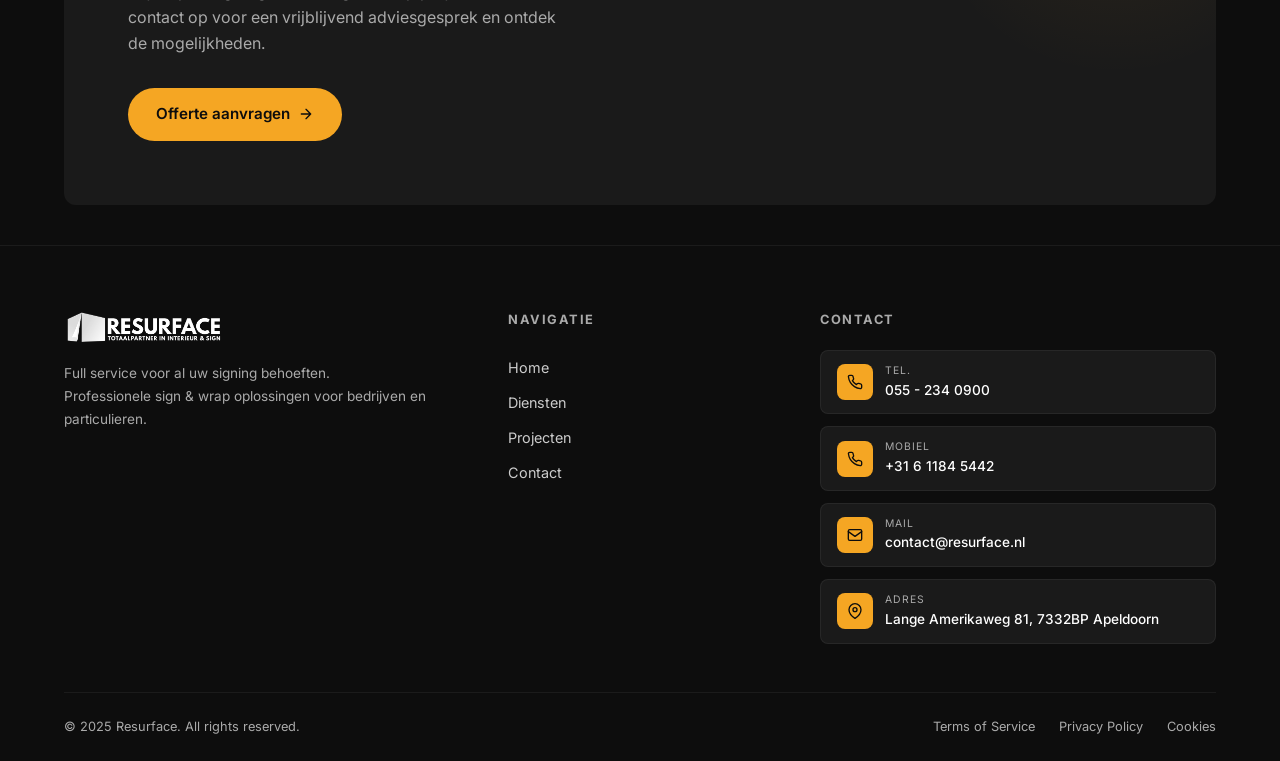
==== commit a5c29481: "Replace all placeholder images with real Resurface assets Downloaded images from resurface.lovable.a" ====
--- a/contact.html
+++ b/contact.html
@@ -15,11 +15,7 @@
   <!-- Navigation -->
   <nav class="nav">
     <a href="index.html" class="nav-logo">
-      <svg width="180" height="32" viewBox="0 0 180 32" fill="none" xmlns="http://www.w3.org/2000/svg">
-        <rect x="0" y="4" width="24" height="24" rx="4" fill="#F5A623"/>
-        <path d="M6 12h12M6 17h8" stroke="#0d0d0d" stroke-width="2.5" stroke-linecap="round"/>
-        <text x="32" y="22" font-family="Inter, sans-serif" font-weight="800" font-size="18" fill="white">RESURFACE</text>
-      </svg>
+      <img src="images/logo.png" alt="Resurface" style="height: 32px;">
     </a>
     <div class="nav-links">
       <a href="index.html">Home</a>
@@ -36,7 +32,7 @@
   <!-- Hero -->
   <section class="hero" style="min-height: 60vh;">
     <div class="hero-bg">
-      <img src="https://images.unsplash.com/photo-1600607687939-ce8a6c25118c?w=1920&q=80" alt="Contact Resurface">
+      <img src="images/hero-interior.jpg" alt="Contact Resurface">
     </div>
     <div class="hero-content">
       <span class="hero-label">Wij staan voor u klaar</span>
@@ -132,11 +128,7 @@
       <div class="footer-grid">
         <div>
           <div class="footer-logo">
-            <svg width="180" height="32" viewBox="0 0 180 32" fill="none" xmlns="http://www.w3.org/2000/svg">
-              <rect x="0" y="4" width="24" height="24" rx="4" fill="#F5A623"/>
-              <path d="M6 12h12M6 17h8" stroke="#0d0d0d" stroke-width="2.5" stroke-linecap="round"/>
-              <text x="32" y="22" font-family="Inter, sans-serif" font-weight="800" font-size="18" fill="white">RESURFACE</text>
-            </svg>
+            <img src="images/logo.png" alt="Resurface">
           </div>
           <p class="footer-desc">Full service voor al uw signing behoeften.<br>Professionele sign & wrap oplossingen voor bedrijven en particulieren.</p>
         </div>
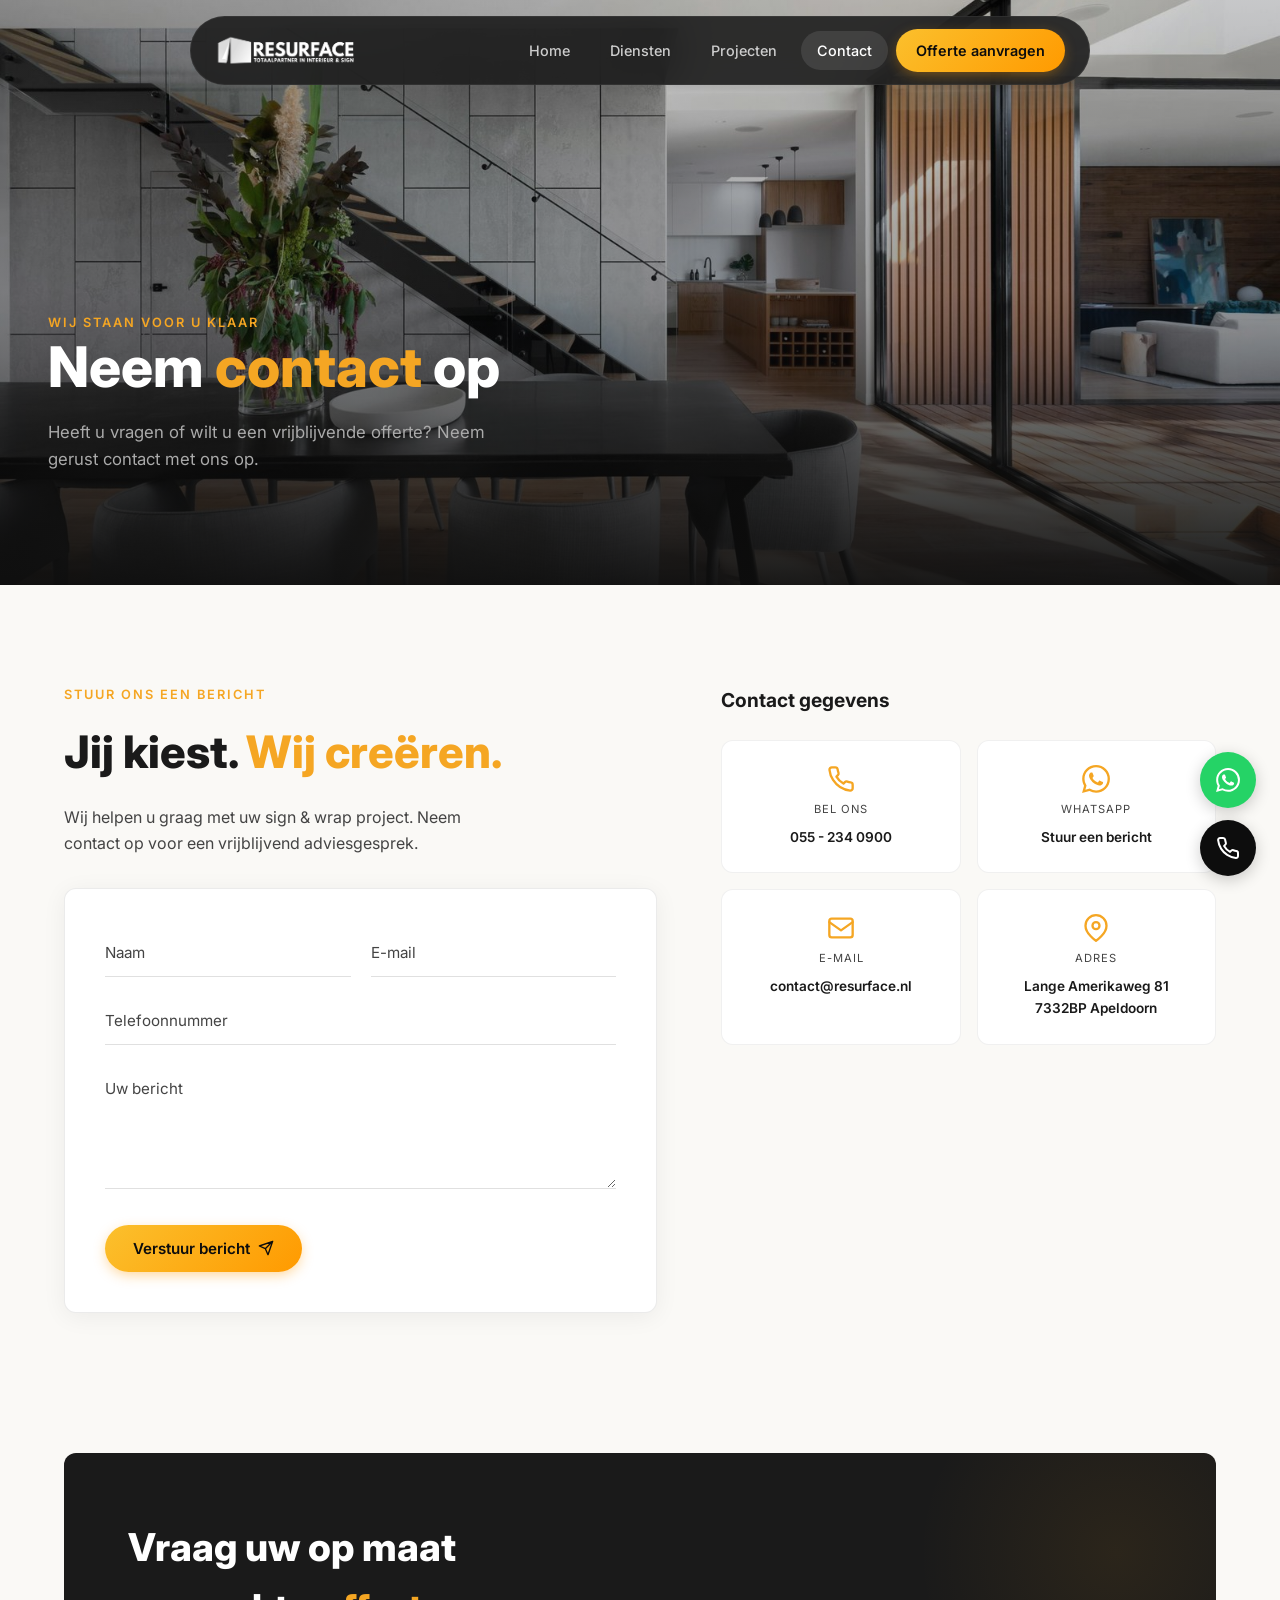
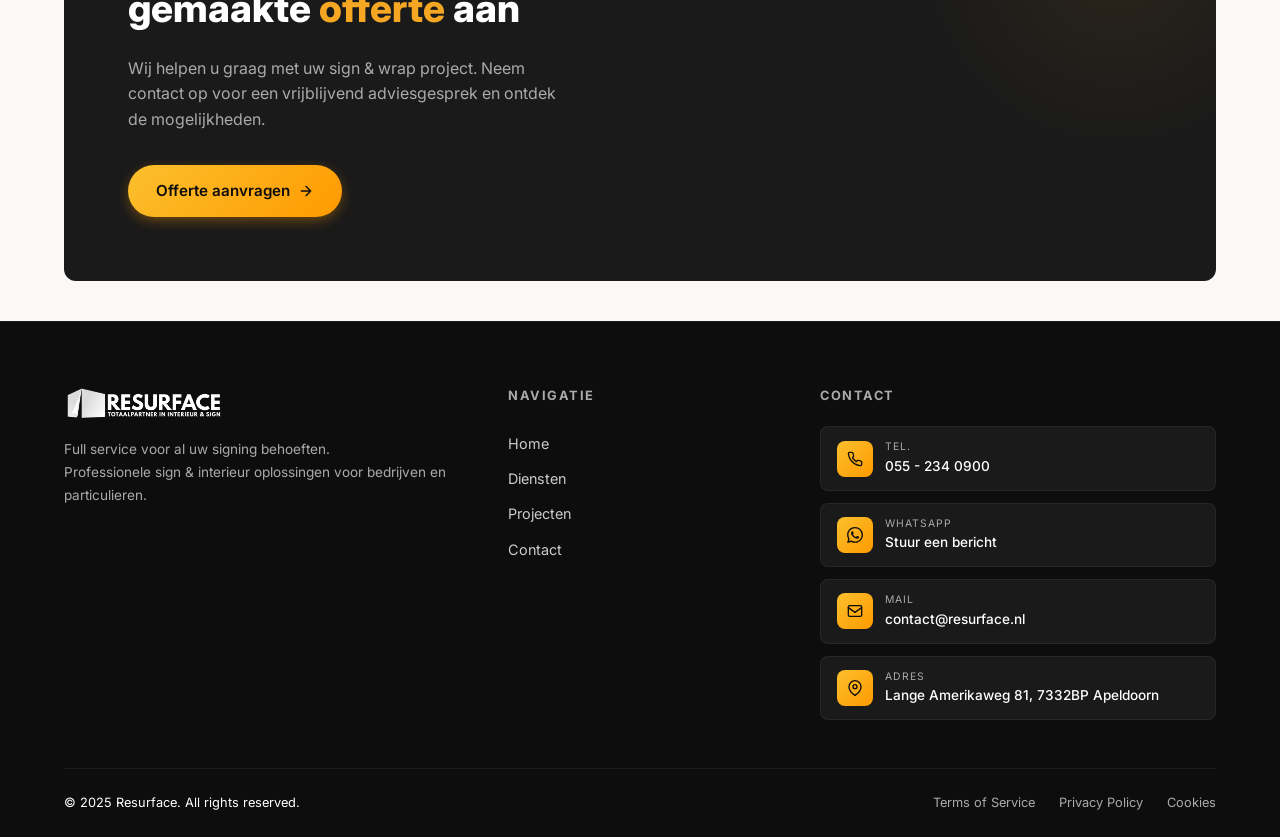
==== commit f0c04205: "Restore newer design from stash after merge Co-Authored-By: Claude Opus 4.6 (1M context) <noreply@an" ====
--- a/contact.html
+++ b/contact.html
@@ -8,21 +8,21 @@
   <link rel="preconnect" href="https://fonts.googleapis.com">
   <link rel="preconnect" href="https://fonts.gstatic.com" crossorigin>
   <link href="https://fonts.googleapis.com/css2?family=Inter:wght@400;500;600;700;800&display=swap" rel="stylesheet">
-  <link rel="stylesheet" href="css/style.css">
+  <link rel="stylesheet" href="css/style.css?v=5">
 </head>
 <body>
 
   <!-- Navigation -->
   <nav class="nav">
-    <a href="index.html" class="nav-logo">
+    <a href="/" class="nav-logo">
       <img src="images/logo.png" alt="Resurface" style="height: 32px;">
     </a>
     <div class="nav-links">
-      <a href="index.html">Home</a>
-      <a href="diensten.html">Diensten</a>
-      <a href="projecten.html">Projecten</a>
-      <a href="contact.html" class="active">Contact</a>
-      <a href="contact.html" class="nav-cta">Offerte aanvragen</a>
+      <a href="/">Home</a>
+      <a href="/diensten">Diensten</a>
+      <a href="/projecten">Projecten</a>
+      <a href="/contact" class="active">Contact</a>
+      <a href="/offerte" class="nav-cta">Offerte aanvragen</a>
     </div>
     <button class="nav-toggle" aria-label="Menu">
       <span></span><span></span><span></span>
@@ -30,7 +30,7 @@
   </nav>
 
   <!-- Hero -->
-  <section class="hero" style="min-height: 60vh;">
+  <section class="hero hero-short">
     <div class="hero-bg">
       <img src="images/hero-interior.jpg" alt="Contact Resurface">
     </div>
@@ -45,53 +45,12 @@
   <section class="section">
     <div class="container">
       <div class="contact-grid">
-        <div>
-          <p class="contact-label">Contact informatie</p>
-          <h2 class="contact-title">Laten we <span class="highlight">praten</span></h2>
-          <p class="contact-text">Wij helpen u graag met uw sign & wrap project. Neem contact op voor een vrijblijvend adviesgesprek.</p>
-
-          <div class="contact-items">
-            <div class="contact-item">
-              <div class="contact-item-icon">
-                <svg xmlns="http://www.w3.org/2000/svg" viewBox="0 0 24 24" fill="none" stroke="currentColor" stroke-width="2" stroke-linecap="round" stroke-linejoin="round"><path d="M22 16.92v3a2 2 0 01-2.18 2 19.79 19.79 0 01-8.63-3.07 19.5 19.5 0 01-6-6 19.79 19.79 0 01-3.07-8.67A2 2 0 014.11 2h3a2 2 0 012 1.72c.127.96.361 1.903.7 2.81a2 2 0 01-.45 2.11L8.09 9.91a16 16 0 006 6l1.27-1.27a2 2 0 012.11-.45c.907.339 1.85.573 2.81.7A2 2 0 0122 16.92z"/></svg>
-              </div>
-              <div>
-                <p class="contact-item-label">Telefoon</p>
-                <p class="contact-item-value">055 - 234 0900</p>
-              </div>
-            </div>
-            <div class="contact-item">
-              <div class="contact-item-icon">
-                <svg xmlns="http://www.w3.org/2000/svg" viewBox="0 0 24 24" fill="none" stroke="currentColor" stroke-width="2" stroke-linecap="round" stroke-linejoin="round"><path d="M22 16.92v3a2 2 0 01-2.18 2 19.79 19.79 0 01-8.63-3.07 19.5 19.5 0 01-6-6 19.79 19.79 0 01-3.07-8.67A2 2 0 014.11 2h3a2 2 0 012 1.72c.127.96.361 1.903.7 2.81a2 2 0 01-.45 2.11L8.09 9.91a16 16 0 006 6l1.27-1.27a2 2 0 012.11-.45c.907.339 1.85.573 2.81.7A2 2 0 0122 16.92z"/></svg>
-              </div>
-              <div>
-                <p class="contact-item-label">Mobiel</p>
-                <p class="contact-item-value">+31 6 1184 5442</p>
-              </div>
-            </div>
-            <div class="contact-item">
-              <div class="contact-item-icon">
-                <svg xmlns="http://www.w3.org/2000/svg" viewBox="0 0 24 24" fill="none" stroke="currentColor" stroke-width="2" stroke-linecap="round" stroke-linejoin="round"><rect x="2" y="4" width="20" height="16" rx="2"/><path d="M22 7l-10 7L2 7"/></svg>
-              </div>
-              <div>
-                <p class="contact-item-label">E-mail</p>
-                <p class="contact-item-value">contact@resurface.nl</p>
-              </div>
-            </div>
-            <div class="contact-item">
-              <div class="contact-item-icon">
-                <svg xmlns="http://www.w3.org/2000/svg" viewBox="0 0 24 24" fill="none" stroke="currentColor" stroke-width="2" stroke-linecap="round" stroke-linejoin="round"><path d="M21 10c0 7-9 13-9 13s-9-6-9-13a9 9 0 0118 0z"/><circle cx="12" cy="10" r="3"/></svg>
-              </div>
-              <div>
-                <p class="contact-item-label">Adres</p>
-                <p class="contact-item-value">Lange Amerikaweg 81, 7332BP<br>Apeldoorn</p>
-              </div>
-            </div>
-          </div>
-        </div>
-
-        <div>
-          <form class="contact-form">
+        <!-- Form first -->
+        <div class="contact-form-col">
+          <p class="contact-label reveal">Stuur ons een bericht</p>
+          <h2 class="contact-title reveal">Jij kiest. <span class="highlight">Wij creëren.</span></h2>
+          <p class="contact-text reveal">Wij helpen u graag met uw sign & wrap project. Neem contact op voor een vrijblijvend adviesgesprek.</p>
+          <form class="contact-form reveal">
             <div class="form-row">
               <div class="form-group">
                 <input type="text" name="naam" placeholder="Naam" required>
@@ -109,16 +68,43 @@
             <button type="submit" class="btn btn-primary form-submit">Verstuur bericht <svg xmlns="http://www.w3.org/2000/svg" width="16" height="16" viewBox="0 0 24 24" fill="none" stroke="currentColor" stroke-width="2" stroke-linecap="round" stroke-linejoin="round"><path d="M22 2L11 13M22 2l-7 20-4-9-9-4 20-7z"/></svg></button>
           </form>
         </div>
+
+        <!-- Contact info -->
+        <div class="contact-info-col reveal-right">
+          <h3 class="contact-info-title">Contact gegevens</h3>
+          <div class="contact-info-grid">
+            <a href="tel:0552340900" class="contact-info-card">
+              <svg xmlns="http://www.w3.org/2000/svg" width="24" height="24" viewBox="0 0 24 24" fill="none" stroke="currentColor" stroke-width="2" stroke-linecap="round" stroke-linejoin="round"><path d="M22 16.92v3a2 2 0 01-2.18 2 19.79 19.79 0 01-8.63-3.07 19.5 19.5 0 01-6-6 19.79 19.79 0 01-3.07-8.67A2 2 0 014.11 2h3a2 2 0 012 1.72c.127.96.361 1.903.7 2.81a2 2 0 01-.45 2.11L8.09 9.91a16 16 0 006 6l1.27-1.27a2 2 0 012.11-.45c.907.339 1.85.573 2.81.7A2 2 0 0122 16.92z"/></svg>
+              <span class="contact-info-label">Bel ons</span>
+              <span class="contact-info-value">055 - 234 0900</span>
+            </a>
+            <a href="https://wa.me/31552340900" target="_blank" class="contact-info-card">
+              <svg xmlns="http://www.w3.org/2000/svg" width="24" height="24" viewBox="0 0 24 24" fill="currentColor"><path d="M17.472 14.382c-.297-.149-1.758-.867-2.03-.967-.273-.099-.471-.148-.67.15-.197.297-.767.966-.94 1.164-.173.199-.347.223-.644.075-.297-.15-1.255-.463-2.39-1.475-.883-.788-1.48-1.761-1.653-2.059-.173-.297-.018-.458.13-.606.134-.133.298-.347.446-.52.149-.174.198-.298.298-.497.099-.198.05-.371-.025-.52-.075-.149-.669-1.612-.916-2.207-.242-.579-.487-.5-.669-.51-.173-.008-.371-.01-.57-.01-.198 0-.52.074-.792.372-.272.297-1.04 1.016-1.04 2.479 0 1.462 1.065 2.875 1.213 3.074.149.198 2.096 3.2 5.077 4.487.709.306 1.262.489 1.694.625.712.227 1.36.195 1.871.118.571-.085 1.758-.719 2.006-1.413.248-.694.248-1.289.173-1.413-.074-.124-.272-.198-.57-.347m-5.421 7.403h-.004a9.87 9.87 0 01-5.031-1.378l-.361-.214-3.741.982.998-3.648-.235-.374a9.86 9.86 0 01-1.51-5.26c.001-5.45 4.436-9.884 9.888-9.884 2.64 0 5.122 1.03 6.988 2.898a9.825 9.825 0 012.893 6.994c-.003 5.45-4.437 9.884-9.885 9.884m8.413-18.297A11.815 11.815 0 0012.05 0C5.495 0 .16 5.335.157 11.892c0 2.096.547 4.142 1.588 5.945L.057 24l6.305-1.654a11.882 11.882 0 005.683 1.448h.005c6.554 0 11.89-5.335 11.893-11.893a11.821 11.821 0 00-3.48-8.413z"/></svg>
+              <span class="contact-info-label">WhatsApp</span>
+              <span class="contact-info-value">Stuur een bericht</span>
+            </a>
+            <a href="mailto:contact@resurface.nl" class="contact-info-card">
+              <svg xmlns="http://www.w3.org/2000/svg" width="24" height="24" viewBox="0 0 24 24" fill="none" stroke="currentColor" stroke-width="2" stroke-linecap="round" stroke-linejoin="round"><rect x="2" y="4" width="20" height="16" rx="2"/><path d="M22 7l-10 7L2 7"/></svg>
+              <span class="contact-info-label">E-mail</span>
+              <span class="contact-info-value">contact@resurface.nl</span>
+            </a>
+            <div class="contact-info-card">
+              <svg xmlns="http://www.w3.org/2000/svg" width="24" height="24" viewBox="0 0 24 24" fill="none" stroke="currentColor" stroke-width="2" stroke-linecap="round" stroke-linejoin="round"><path d="M21 10c0 7-9 13-9 13s-9-6-9-13a9 9 0 0118 0z"/><circle cx="12" cy="10" r="3"/></svg>
+              <span class="contact-info-label">Adres</span>
+              <span class="contact-info-value">Lange Amerikaweg 81<br>7332BP Apeldoorn</span>
+            </div>
+          </div>
+        </div>
       </div>
     </div>
   </section>
 
   <!-- CTA -->
   <div class="container">
-    <div class="cta-section">
+    <div class="cta-section reveal-scale">
       <h2>Vraag uw op maat gemaakte <span class="highlight">offerte</span> aan</h2>
       <p>Wij helpen u graag met uw sign & wrap project. Neem contact op voor een vrijblijvend adviesgesprek en ontdek de mogelijkheden.</p>
-      <a href="contact.html" class="btn btn-primary">Offerte aanvragen <svg xmlns="http://www.w3.org/2000/svg" width="16" height="16" viewBox="0 0 24 24" fill="none" stroke="currentColor" stroke-width="2" stroke-linecap="round" stroke-linejoin="round"><path d="M5 12h14M12 5l7 7-7 7"/></svg></a>
+      <a href="/contact" class="btn btn-primary">Offerte aanvragen <svg xmlns="http://www.w3.org/2000/svg" width="16" height="16" viewBox="0 0 24 24" fill="none" stroke="currentColor" stroke-width="2" stroke-linecap="round" stroke-linejoin="round"><path d="M5 12h14M12 5l7 7-7 7"/></svg></a>
     </div>
   </div>
 
@@ -130,15 +116,15 @@
           <div class="footer-logo">
             <img src="images/logo.png" alt="Resurface">
           </div>
-          <p class="footer-desc">Full service voor al uw signing behoeften.<br>Professionele sign & wrap oplossingen voor bedrijven en particulieren.</p>
+          <p class="footer-desc">Full service voor al uw signing behoeften.<br>Professionele sign & interieur oplossingen voor bedrijven en particulieren.</p>
         </div>
         <div>
           <h4>Navigatie</h4>
           <div class="footer-nav">
-            <a href="index.html">Home</a>
-            <a href="diensten.html">Diensten</a>
-            <a href="projecten.html">Projecten</a>
-            <a href="contact.html">Contact</a>
+            <a href="/">Home</a>
+            <a href="/diensten">Diensten</a>
+            <a href="/projecten">Projecten</a>
+            <a href="/contact">Contact</a>
           </div>
         </div>
         <div>
@@ -153,15 +139,15 @@
                 <p class="footer-contact-value">055 - 234 0900</p>
               </div>
             </div>
-            <div class="footer-contact-item">
+            <a href="https://wa.me/31552340900" target="_blank" class="footer-contact-item" style="text-decoration:none;color:inherit;">
               <div class="footer-contact-icon">
-                <svg xmlns="http://www.w3.org/2000/svg" viewBox="0 0 24 24" fill="none" stroke="currentColor" stroke-width="2" stroke-linecap="round" stroke-linejoin="round"><path d="M22 16.92v3a2 2 0 01-2.18 2 19.79 19.79 0 01-8.63-3.07 19.5 19.5 0 01-6-6 19.79 19.79 0 01-3.07-8.67A2 2 0 014.11 2h3a2 2 0 012 1.72c.127.96.361 1.903.7 2.81a2 2 0 01-.45 2.11L8.09 9.91a16 16 0 006 6l1.27-1.27a2 2 0 012.11-.45c.907.339 1.85.573 2.81.7A2 2 0 0122 16.92z"/></svg>
+                <svg xmlns="http://www.w3.org/2000/svg" viewBox="0 0 24 24" fill="currentColor"><path d="M17.472 14.382c-.297-.149-1.758-.867-2.03-.967-.273-.099-.471-.148-.67.15-.197.297-.767.966-.94 1.164-.173.199-.347.223-.644.075-.297-.15-1.255-.463-2.39-1.475-.883-.788-1.48-1.761-1.653-2.059-.173-.297-.018-.458.13-.606.134-.133.298-.347.446-.52.149-.174.198-.298.298-.497.099-.198.05-.371-.025-.52-.075-.149-.669-1.612-.916-2.207-.242-.579-.487-.5-.669-.51-.173-.008-.371-.01-.57-.01-.198 0-.52.074-.792.372-.272.297-1.04 1.016-1.04 2.479 0 1.462 1.065 2.875 1.213 3.074.149.198 2.096 3.2 5.077 4.487.709.306 1.262.489 1.694.625.712.227 1.36.195 1.871.118.571-.085 1.758-.719 2.006-1.413.248-.694.248-1.289.173-1.413-.074-.124-.272-.198-.57-.347m-5.421 7.403h-.004a9.87 9.87 0 01-5.031-1.378l-.361-.214-3.741.982.998-3.648-.235-.374a9.86 9.86 0 01-1.51-5.26c.001-5.45 4.436-9.884 9.888-9.884 2.64 0 5.122 1.03 6.988 2.898a9.825 9.825 0 012.893 6.994c-.003 5.45-4.437 9.884-9.885 9.884m8.413-18.297A11.815 11.815 0 0012.05 0C5.495 0 .16 5.335.157 11.892c0 2.096.547 4.142 1.588 5.945L.057 24l6.305-1.654a11.882 11.882 0 005.683 1.448h.005c6.554 0 11.89-5.335 11.893-11.893a11.821 11.821 0 00-3.48-8.413z"/></svg>
               </div>
               <div>
-                <p class="footer-contact-label">Mobiel</p>
-                <p class="footer-contact-value">+31 6 1184 5442</p>
+                <p class="footer-contact-label">WhatsApp</p>
+                <p class="footer-contact-value">Stuur een bericht</p>
               </div>
-            </div>
+            </a>
             <div class="footer-contact-item">
               <div class="footer-contact-icon">
                 <svg xmlns="http://www.w3.org/2000/svg" viewBox="0 0 24 24" fill="none" stroke="currentColor" stroke-width="2" stroke-linecap="round" stroke-linejoin="round"><rect x="2" y="4" width="20" height="16" rx="2"/><path d="M22 7l-10 7L2 7"/></svg>
@@ -194,6 +180,15 @@
     </div>
   </footer>
 
-  <script src="js/main.js"></script>
+  <!-- Floating contact buttons -->
+  <div class="floating-btns">
+    <a href="https://wa.me/31552340900" target="_blank" class="floating-btn floating-btn-whatsapp" aria-label="WhatsApp">
+      <svg xmlns="http://www.w3.org/2000/svg" width="24" height="24" viewBox="0 0 24 24" fill="currentColor"><path d="M17.472 14.382c-.297-.149-1.758-.867-2.03-.967-.273-.099-.471-.148-.67.15-.197.297-.767.966-.94 1.164-.173.199-.347.223-.644.075-.297-.15-1.255-.463-2.39-1.475-.883-.788-1.48-1.761-1.653-2.059-.173-.297-.018-.458.13-.606.134-.133.298-.347.446-.52.149-.174.198-.298.298-.497.099-.198.05-.371-.025-.52-.075-.149-.669-1.612-.916-2.207-.242-.579-.487-.5-.669-.51-.173-.008-.371-.01-.57-.01-.198 0-.52.074-.792.372-.272.297-1.04 1.016-1.04 2.479 0 1.462 1.065 2.875 1.213 3.074.149.198 2.096 3.2 5.077 4.487.709.306 1.262.489 1.694.625.712.227 1.36.195 1.871.118.571-.085 1.758-.719 2.006-1.413.248-.694.248-1.289.173-1.413-.074-.124-.272-.198-.57-.347m-5.421 7.403h-.004a9.87 9.87 0 01-5.031-1.378l-.361-.214-3.741.982.998-3.648-.235-.374a9.86 9.86 0 01-1.51-5.26c.001-5.45 4.436-9.884 9.888-9.884 2.64 0 5.122 1.03 6.988 2.898a9.825 9.825 0 012.893 6.994c-.003 5.45-4.437 9.884-9.885 9.884m8.413-18.297A11.815 11.815 0 0012.05 0C5.495 0 .16 5.335.157 11.892c0 2.096.547 4.142 1.588 5.945L.057 24l6.305-1.654a11.882 11.882 0 005.683 1.448h.005c6.554 0 11.89-5.335 11.893-11.893a11.821 11.821 0 00-3.48-8.413z"/></svg>
+    </a>
+    <a href="tel:0552340900" class="floating-btn floating-btn-call" aria-label="Bel ons">
+      <svg xmlns="http://www.w3.org/2000/svg" width="24" height="24" viewBox="0 0 24 24" fill="none" stroke="currentColor" stroke-width="2" stroke-linecap="round" stroke-linejoin="round"><path d="M22 16.92v3a2 2 0 01-2.18 2 19.79 19.79 0 01-8.63-3.07 19.5 19.5 0 01-6-6 19.79 19.79 0 01-3.07-8.67A2 2 0 014.11 2h3a2 2 0 012 1.72c.127.96.361 1.903.7 2.81a2 2 0 01-.45 2.11L8.09 9.91a16 16 0 006 6l1.27-1.27a2 2 0 012.11-.45c.907.339 1.85.573 2.81.7A2 2 0 0122 16.92z"/></svg>
+    </a>
+  </div>
+  <script src="js/main.js?v=5"></script>
 </body>
 </html>
--- a/css/style.css
+++ b/css/style.css
@@ -8,8 +8,11 @@
   --accent: #f5a623;
   --accent-hover: #e69500;
   --text-white: #fff;
+  --text-dark: #1a1a1a;
+  --text-body: #444;
   --text-gray: #aaa;
   --text-light: #ccc;
+  --bg-light: #faf9f6;
   --radius: 12px;
   --radius-sm: 8px;
   --transition: .3s ease;
@@ -21,8 +24,8 @@
 
 body {
   font-family: 'Inter', -apple-system, BlinkMacSystemFont, 'Segoe UI', sans-serif;
-  background: var(--bg-dark);
-  color: var(--text-white);
+  background: var(--bg-light);
+  color: var(--text-dark);
   line-height: 1.6;
   overflow-x: hidden;
 }
@@ -43,7 +46,7 @@
   position: fixed;
   top: 16px;
   left: 50%;
-  transform: translateX(-50%);
+  transform: translateX(-50%) translateY(0);
   width: calc(100% - 48px);
   max-width: 900px;
   background: rgba(30, 30, 30, 0.9);
@@ -56,6 +59,25 @@
   justify-content: space-between;
   z-index: 1000;
   border: 1px solid rgba(255,255,255,0.06);
+  animation: navSlideIn 0.8s cubic-bezier(0.16, 1, 0.3, 1) forwards;
+  transition: background 0.3s ease, box-shadow 0.3s ease, border-color 0.3s ease;
+}
+
+.nav.scrolled {
+  background: rgba(20, 20, 20, 0.95);
+  box-shadow: 0 8px 32px rgba(0,0,0,0.3);
+  border-color: rgba(255,255,255,0.1);
+}
+
+@keyframes navSlideIn {
+  from {
+    opacity: 0;
+    transform: translateX(-50%) translateY(-20px);
+  }
+  to {
+    opacity: 1;
+    transform: translateX(-50%) translateY(0);
+  }
 }
 
 .nav-logo img {
@@ -85,14 +107,16 @@
 }
 
 .nav-cta {
-  background: var(--accent) !important;
+  background: linear-gradient(135deg, #fbc02d, #ff9a00) !important;
   color: var(--bg-dark) !important;
   font-weight: 600 !important;
   padding: 10px 20px !important;
+  box-shadow: 0 4px 14px -2px rgba(255, 154, 0, 0.4);
 }
 
 .nav-cta:hover {
-  background: var(--accent-hover) !important;
+  background: linear-gradient(135deg, #f5b623, #e68a00) !important;
+  box-shadow: 0 6px 20px -2px rgba(255, 154, 0, 0.55);
 }
 
 /* Mobile hamburger */
@@ -112,7 +136,20 @@
   height: 2px;
   background: var(--text-white);
   border-radius: 2px;
-  transition: var(--transition);
+  transition: transform 0.3s ease, opacity 0.3s ease;
+  transform-origin: center;
+}
+
+.nav-toggle.active span:nth-child(1) {
+  transform: translateY(7px) rotate(45deg);
+}
+
+.nav-toggle.active span:nth-child(2) {
+  opacity: 0;
+}
+
+.nav-toggle.active span:nth-child(3) {
+  transform: translateY(-7px) rotate(-45deg);
 }
 
 /* ===== HERO ===== */
@@ -123,6 +160,11 @@
   align-items: flex-end;
   padding: 0 0 80px;
   overflow: hidden;
+  background: var(--bg-dark);
+}
+
+.hero-short {
+  min-height: 65vh;
 }
 
 .hero-bg {
@@ -158,6 +200,30 @@
   letter-spacing: 2px;
   color: var(--accent);
   margin-bottom: 16px;
+  animation: heroFadeUp 0.8s ease 0.3s both;
+}
+
+.hero h1 {
+  animation: heroFadeUp 0.8s ease 0.5s both;
+}
+
+.hero p {
+  animation: heroFadeUp 0.8s ease 0.7s both;
+}
+
+.hero-buttons {
+  animation: heroFadeUp 0.8s ease 0.9s both;
+}
+
+@keyframes heroFadeUp {
+  from {
+    opacity: 0;
+    transform: translateY(24px);
+  }
+  to {
+    opacity: 1;
+    transform: translateY(0);
+  }
 }
 
 .hero h1 {
@@ -165,11 +231,11 @@
   font-weight: 800;
   line-height: 1.15;
   margin-bottom: 20px;
+  color: #fff;
 }
 
 .hero h1 .highlight {
   color: var(--accent);
-  font-style: italic;
 }
 
 .hero p {
@@ -201,22 +267,41 @@
 }
 
 .btn-primary {
-  background: var(--accent);
+  background: linear-gradient(135deg, #fbc02d, #ff9a00);
   color: var(--bg-dark);
+  box-shadow: 0 4px 14px -2px rgba(255, 154, 0, 0.45);
 }
 
 .btn-primary:hover {
-  background: var(--accent-hover);
+  background: linear-gradient(135deg, #f5b623, #e68a00);
   transform: translateY(-2px);
+  box-shadow: 0 6px 20px -2px rgba(255, 154, 0, 0.55);
 }
 
 .btn-outline {
   background: transparent;
+  color: var(--text-dark);
+  border: 1px solid rgba(0,0,0,0.2);
+}
+
+.btn-outline:hover {
+  border-color: var(--text-dark);
+  background: rgba(0,0,0,0.05);
+}
+
+/* Outline button in dark context */
+.hero .btn-outline,
+.cta-section .btn-outline,
+.home-contact .btn-outline,
+.footer .btn-outline {
   color: var(--text-white);
-  border: 1px solid rgba(255,255,255,0.3);
-}
-
-.btn-outline:hover {
+  border-color: rgba(255,255,255,0.3);
+}
+
+.hero .btn-outline:hover,
+.cta-section .btn-outline:hover,
+.home-contact .btn-outline:hover,
+.footer .btn-outline:hover {
   border-color: var(--text-white);
   background: rgba(255,255,255,0.05);
 }
@@ -234,6 +319,22 @@
 .btn svg, .btn i {
   width: 16px;
   height: 16px;
+}
+
+/* ===== FOCUS STATES ===== */
+.btn:focus-visible,
+.nav-links a:focus-visible,
+.tab-btn:focus-visible,
+.nav-toggle:focus-visible {
+  outline: 2px solid var(--accent);
+  outline-offset: 2px;
+}
+
+.form-group input:focus-visible,
+.form-group textarea:focus-visible {
+  outline: none;
+  border-color: var(--accent);
+  box-shadow: 0 2px 0 0 var(--accent);
 }
 
 /* ===== SECTION SHARED ===== */
@@ -246,7 +347,7 @@
   font-size: 0.8rem;
   font-weight: 600;
   letter-spacing: 2px;
-  color: var(--accent);
+  color: var(--text-body);
   text-align: center;
   margin-bottom: 12px;
 }
@@ -256,11 +357,11 @@
   font-weight: 800;
   text-align: center;
   margin-bottom: 48px;
+  color: var(--text-dark);
 }
 
 .section-title .highlight {
   color: var(--accent);
-  font-style: italic;
 }
 
 /* ===== TABS (Diensten) ===== */
@@ -276,8 +377,8 @@
   padding: 10px 24px;
   border-radius: 50px;
   background: transparent;
-  color: var(--text-gray);
-  border: 1px solid rgba(255,255,255,0.15);
+  color: var(--text-body);
+  border: 1px solid rgba(0,0,0,0.15);
   cursor: pointer;
   font-weight: 500;
   font-size: 0.95rem;
@@ -285,15 +386,16 @@
 }
 
 .tab-btn:hover {
-  color: var(--text-white);
-  border-color: rgba(255,255,255,0.3);
+  color: var(--text-dark);
+  border-color: rgba(0,0,0,0.3);
 }
 
 .tab-btn.active {
-  background: var(--accent);
+  background: linear-gradient(135deg, #fbc02d, #ff9a00);
   color: var(--bg-dark);
-  border-color: var(--accent);
+  border-color: transparent;
   font-weight: 600;
+  box-shadow: 0 4px 14px -2px rgba(255, 154, 0, 0.45);
 }
 
 .tab-content {
@@ -348,21 +450,28 @@
 /* ===== SERVICES GRID ===== */
 .services-grid {
   display: grid;
-  grid-template-columns: repeat(4, 1fr);
+  grid-template-columns: repeat(3, 1fr);
   gap: 32px;
 }
 
 .service-card {
   text-align: center;
+  cursor: pointer;
 }
 
 .service-icon {
-  width: 100px;
-  height: 100px;
+  width: 160px;
+  height: 160px;
   border-radius: 50%;
   overflow: hidden;
   margin: 0 auto 16px;
-  border: 3px solid rgba(255,255,255,0.1);
+  border: 3px solid rgba(0,0,0,0.06);
+  transition: transform 0.3s ease, border-color 0.3s ease;
+}
+
+.service-card:hover .service-icon {
+  transform: scale(1.05);
+  border-color: rgba(255, 154, 0, 0.4);
 }
 
 .service-icon img {
@@ -471,6 +580,97 @@
 
 .project-gallery img:hover {
   transform: scale(1.05);
+}
+
+/* ===== DIENSTEN SELECTOR ===== */
+.diensten-selector {
+  background: var(--bg-dark);
+  padding: 64px 0;
+  color: var(--text-white);
+}
+
+.diensten-selector-title {
+  font-size: clamp(1.6rem, 3vw, 2.4rem);
+  font-weight: 800;
+  text-align: center;
+  margin-bottom: 40px;
+  color: var(--text-white);
+}
+
+.diensten-categories {
+  display: flex;
+  flex-direction: column;
+  align-items: center;
+  gap: 12px;
+  max-width: 500px;
+  margin: 0 auto;
+}
+
+.diensten-cat-btn {
+  width: 100%;
+  padding: 18px 32px;
+  border-radius: 50px;
+  font-weight: 700;
+  font-size: 1.05rem;
+  cursor: pointer;
+  transition: all 0.3s ease;
+  border: none;
+  text-align: center;
+  background: rgba(255,255,255,0.08);
+  color: var(--text-white);
+  border: 1px solid rgba(255,255,255,0.1);
+}
+
+.diensten-cat-btn:hover {
+  background: rgba(255,255,255,0.12);
+  border-color: rgba(255,255,255,0.2);
+}
+
+.diensten-cat-btn.active {
+  background: linear-gradient(135deg, #fbc02d, #ff9a00);
+  color: var(--bg-dark);
+  border-color: transparent;
+  box-shadow: 0 4px 14px -2px rgba(255, 154, 0, 0.45);
+}
+
+.diensten-sub-row {
+  display: flex;
+  gap: 12px;
+  justify-content: center;
+  margin-bottom: 8px;
+}
+
+.diensten-sub-btn {
+  padding: 12px 28px;
+  border-radius: 50px;
+  font-weight: 600;
+  font-size: 0.9rem;
+  cursor: pointer;
+  transition: all 0.3s ease;
+  background: rgba(255,255,255,0.06);
+  color: var(--text-light);
+  border: 1px solid rgba(255,255,255,0.1);
+}
+
+.diensten-sub-btn:hover {
+  background: rgba(255,255,255,0.1);
+  color: var(--text-white);
+}
+
+.diensten-sub-btn.active {
+  background: linear-gradient(135deg, #fbc02d, #ff9a00);
+  color: var(--bg-dark);
+  border-color: transparent;
+  box-shadow: 0 4px 14px -2px rgba(255, 154, 0, 0.35);
+}
+
+.diensten-panel {
+  display: none;
+}
+
+.diensten-panel.active {
+  display: block;
+  animation: fadeIn 0.4s ease;
 }
 
 /* ===== CTA SECTION ===== */
@@ -482,6 +682,7 @@
   max-width: var(--max-width);
   position: relative;
   overflow: hidden;
+  color: var(--text-white);
 }
 
 .cta-section::after {
@@ -500,15 +701,15 @@
   font-weight: 800;
   margin-bottom: 16px;
   max-width: 500px;
+  color: var(--text-white);
 }
 
 .cta-section h2 .highlight {
   color: var(--accent);
-  font-style: italic;
 }
 
 .cta-section p {
-  color: var(--text-gray);
+  color: var(--text-light);
   margin-bottom: 32px;
   max-width: 440px;
 }
@@ -516,7 +717,7 @@
 /* ===== CONTACT SECTION ===== */
 .contact-grid {
   display: grid;
-  grid-template-columns: 1fr 1fr;
+  grid-template-columns: 1.2fr 1fr;
   gap: 64px;
   align-items: start;
 }
@@ -538,67 +739,76 @@
 
 .contact-title .highlight {
   color: var(--accent);
-  font-style: italic;
 }
 
 .contact-text {
-  color: var(--text-gray);
-  margin-bottom: 40px;
-  max-width: 400px;
-}
-
-.contact-items {
+  color: var(--text-body);
+  margin-bottom: 32px;
+  max-width: 440px;
+}
+
+.contact-info-title {
+  font-size: 1.2rem;
+  font-weight: 700;
+  margin-bottom: 24px;
+  color: var(--text-dark);
+}
+
+.contact-info-grid {
+  display: grid;
+  grid-template-columns: 1fr 1fr;
+  gap: 16px;
+}
+
+.contact-info-card {
   display: flex;
   flex-direction: column;
-  gap: 16px;
-}
-
-.contact-item {
-  display: flex;
   align-items: center;
-  gap: 16px;
-  padding: 16px 20px;
-  background: var(--bg-card);
-  border-radius: var(--radius-sm);
-  border: 1px solid rgba(255,255,255,0.06);
-}
-
-.contact-item-icon {
-  width: 44px;
-  height: 44px;
-  border-radius: 10px;
-  background: var(--accent);
-  display: flex;
-  align-items: center;
-  justify-content: center;
+  text-align: center;
+  gap: 8px;
+  padding: 24px 16px;
+  background: #fff;
+  border-radius: var(--radius);
+  border: 1px solid rgba(0,0,0,0.06);
+  transition: all 0.3s ease;
+  text-decoration: none;
+  color: inherit;
+}
+
+.contact-info-card:hover {
+  transform: translateY(-4px);
+  box-shadow: 0 8px 24px rgba(0,0,0,0.08);
+  border-color: rgba(255, 154, 0, 0.3);
+}
+
+.contact-info-card svg {
+  width: 28px;
+  height: 28px;
+  color: var(--accent);
   flex-shrink: 0;
 }
 
-.contact-item-icon svg {
-  width: 20px;
-  height: 20px;
-  color: var(--bg-dark);
-}
-
-.contact-item-label {
+.contact-info-label {
   font-size: 0.7rem;
   text-transform: uppercase;
   letter-spacing: 1px;
-  color: var(--text-gray);
-  margin-bottom: 2px;
-}
-
-.contact-item-value {
+  color: var(--text-body);
+}
+
+.contact-info-value {
   font-weight: 600;
-  font-size: 0.95rem;
+  font-size: 0.85rem;
+  color: var(--text-dark);
 }
 
 /* ===== FORM ===== */
 .contact-form {
-  background: var(--bg-card);
+  background: #fff;
   border-radius: var(--radius);
   padding: 40px;
-  border: 1px solid rgba(255,255,255,0.06);
+  border: 1px solid rgba(0,0,0,0.08);
+  color: var(--text-dark);
+  box-shadow: 0 4px 24px rgba(0,0,0,0.06);
 }
 
 .form-row {
@@ -617,8 +827,8 @@
   padding: 14px 0;
   background: transparent;
   border: none;
-  border-bottom: 1px solid rgba(255,255,255,0.15);
-  color: var(--text-white);
+  border-bottom: 1px solid rgba(0,0,0,0.12);
+  color: var(--text-dark);
   font-size: 0.95rem;
   outline: none;
   transition: var(--transition);
@@ -626,7 +836,7 @@
 
 .form-group input::placeholder,
 .form-group textarea::placeholder {
-  color: var(--text-gray);
+  color: var(--text-body);
 }
 
 .form-group input:focus,
@@ -643,11 +853,61 @@
   margin-top: 8px;
 }
 
+/* Dark context form overrides (home page contact section) */
+.home-contact-wrapper .contact-form {
+  background: var(--bg-card);
+  border-color: rgba(255,255,255,0.06);
+  color: var(--text-white);
+  box-shadow: none;
+}
+
+.home-contact-wrapper .form-group input,
+.home-contact-wrapper .form-group textarea {
+  border-bottom-color: rgba(255,255,255,0.15);
+  color: var(--text-white);
+}
+
+.home-contact-wrapper .form-group input::placeholder,
+.home-contact-wrapper .form-group textarea::placeholder {
+  color: var(--text-gray);
+}
+
+/* ===== DARK SECTION TEXT OVERRIDE ===== */
+.cta-section h2,
+.cta-section h3,
+.cta-section p,
+.home-contact-wrapper h2,
+.home-contact-wrapper h3,
+.home-contact-wrapper p,
+.home-contact-wrapper label,
+.footer h2,
+.footer h3,
+.footer h4,
+.footer p,
+.footer a {
+  color: var(--text-white);
+}
+
+.cta-section .highlight,
+.home-contact-wrapper .highlight {
+  color: var(--accent);
+}
+
+.cta-section p,
+.home-contact-wrapper .contact-form p,
+.footer .footer-desc,
+.footer .footer-contact-label,
+.footer .footer-bottom,
+.footer .footer-bottom-links a {
+  color: var(--text-gray);
+}
+
 /* ===== FOOTER ===== */
 .footer {
+  background: var(--bg-dark);
+  color: var(--text-white);
   border-top: 1px solid rgba(255,255,255,0.06);
   padding: 64px 0 0;
-  margin-top: 40px;
 }
 
 .footer-grid {
@@ -709,7 +969,7 @@
   width: 36px;
   height: 36px;
   border-radius: 8px;
-  background: var(--accent);
+  background: linear-gradient(135deg, #fbc02d, #ff9a00);
   display: flex;
   align-items: center;
   justify-content: center;
@@ -761,43 +1021,91 @@
 /* ===== HOME: DIENSTEN BENTO ===== */
 .home-services {
   display: grid;
-  grid-template-columns: repeat(2, 1fr);
+  grid-template-columns: 1fr 1fr 1.2fr;
+  grid-template-rows: auto auto;
   gap: 24px;
   margin-bottom: 48px;
 }
 
 .home-service-card {
-  background: var(--bg-card);
   border-radius: var(--radius);
   overflow: hidden;
-  border: 1px solid rgba(255,255,255,0.06);
   transition: var(--transition);
 }
 
+.home-service-card.large {
+  grid-column: 3;
+  grid-row: 1 / 3;
+  display: flex;
+  flex-direction: column;
+  justify-content: center;
+  background: linear-gradient(135deg, var(--bg-light) 0%, #f0ede8 100%);
+  padding: 40px;
+  border-radius: var(--radius);
+}
+
 .home-service-card:hover {
-  border-color: rgba(255,255,255,0.12);
   transform: translateY(-4px);
 }
 
-.home-service-card img {
+.home-service-card.small img {
   width: 100%;
-  aspect-ratio: 16/9;
+  aspect-ratio: 16/10;
   object-fit: cover;
+  border-radius: var(--radius);
+}
+
+.home-service-card.large img {
+  display: none;
 }
 
 .home-service-content {
-  padding: 24px;
+  padding: 16px 0;
 }
 
 .home-service-content h3 {
-  font-size: 1.1rem;
+  font-size: 1.05rem;
   font-weight: 700;
-  margin-bottom: 8px;
+  margin-bottom: 6px;
+  color: var(--text-dark);
+}
+
+.home-service-card.large .home-service-content {
+  padding: 0;
+}
+
+.home-service-card.large .home-service-content h3 {
+  font-size: clamp(2rem, 4vw, 2.8rem);
+  font-weight: 800;
+  text-transform: uppercase;
+  margin-bottom: 16px;
+  line-height: 1.1;
+  color: var(--text-dark);
+}
+
+.home-service-card.large .home-service-content p {
+  color: var(--text-body);
+  font-size: 1rem;
+  line-height: 1.7;
 }
 
 .home-service-content p {
-  color: var(--text-gray);
+  color: var(--text-body);
   font-size: 0.9rem;
+}
+
+.home-service-content .service-link {
+  color: var(--accent);
+  font-weight: 600;
+  font-size: 0.9rem;
+  display: inline-flex;
+  align-items: center;
+  gap: 6px;
+  margin-top: 8px;
+}
+
+.home-service-content .service-link:hover {
+  gap: 10px;
 }
 
 /* ===== HOME: VERTROUWD DOOR ===== */
@@ -811,10 +1119,11 @@
 }
 
 .trust-logos img {
-  height: 32px;
-  opacity: 0.5;
+  width: auto;
+  object-fit: contain;
+  opacity: 0.4;
   transition: var(--transition);
-  filter: grayscale(1) brightness(2);
+  filter: grayscale(1);
 }
 
 .trust-logos img:hover {
@@ -862,6 +1171,52 @@
   font-weight: 700;
 }
 
+/* ===== HOME: PROJECTS BENTO ===== */
+.projects-bento {
+  display: grid;
+  grid-template-columns: 1fr 1.5fr;
+  gap: 48px;
+  align-items: center;
+}
+
+.projects-bento-text h2 {
+  font-size: clamp(2rem, 4vw, 3rem);
+  font-weight: 800;
+  margin-bottom: 16px;
+  line-height: 1.1;
+}
+
+.projects-bento-text p {
+  color: var(--text-body);
+  font-size: 1rem;
+  line-height: 1.7;
+  margin-bottom: 32px;
+  max-width: 400px;
+}
+
+.projects-bento-grid {
+  display: grid;
+  grid-template-columns: 1fr 1fr;
+  gap: 16px;
+}
+
+.projects-bento-img {
+  border-radius: var(--radius);
+  overflow: hidden;
+  aspect-ratio: 4/3;
+}
+
+.projects-bento-img img {
+  width: 100%;
+  height: 100%;
+  object-fit: cover;
+  transition: transform 0.5s ease;
+}
+
+.projects-bento-img:hover img {
+  transform: scale(1.05);
+}
+
 /* ===== HOME: REVIEWS ===== */
 .reviews-grid {
   display: grid;
@@ -870,10 +1225,10 @@
 }
 
 .review-card {
-  background: var(--bg-card);
+  background: #fff;
   border-radius: var(--radius);
   padding: 32px;
-  border: 1px solid rgba(255,255,255,0.06);
+  border: 1px solid rgba(0,0,0,0.08);
 }
 
 .review-stars {
@@ -891,14 +1246,13 @@
 
 .review-date {
   font-size: 0.8rem;
-  color: var(--text-gray);
+  color: var(--text-body);
   margin-bottom: 16px;
 }
 
 .review-text {
-  color: var(--text-light);
+  color: var(--text-body);
   font-size: 0.9rem;
-  font-style: italic;
   margin-bottom: 20px;
   line-height: 1.6;
 }
@@ -906,28 +1260,267 @@
 .review-author {
   font-weight: 600;
   font-size: 0.9rem;
+  color: var(--text-dark);
+}
+
+/* ===== GOOGLE REVIEWS ===== */
+.google-reviews-header {
+  display: flex;
+  justify-content: space-between;
+  align-items: flex-start;
+  margin-bottom: 40px;
+}
+
+.google-reviews-score {
+  text-align: right;
+}
+
+.google-rating {
+  display: flex;
+  align-items: center;
+  gap: 8px;
+}
+
+.google-rating-number {
+  font-size: 2rem;
+  font-weight: 800;
+  color: var(--text-dark);
+}
+
+.google-rating-count {
+  font-size: 0.85rem;
+  color: var(--text-body);
+}
+
+.review-card-header {
+  display: flex;
+  align-items: center;
+  gap: 12px;
+  margin-bottom: 12px;
+}
+
+.review-avatar {
+  width: 40px;
+  height: 40px;
+  border-radius: 50%;
+  background: linear-gradient(135deg, #fbc02d, #ff9a00);
+  color: var(--bg-dark);
+  display: flex;
+  align-items: center;
+  justify-content: center;
+  font-weight: 700;
+  font-size: 0.85rem;
+  flex-shrink: 0;
 }
 
 /* ===== HOME: CONTACT BOTTOM ===== */
+.home-contact-wrapper {
+  background: var(--bg-dark);
+  color: var(--text-white);
+  padding: 80px 0;
+}
+
 .home-contact {
   display: grid;
   grid-template-columns: 1fr 1fr;
   gap: 64px;
   align-items: center;
-  padding: 80px 0;
 }
 
 .home-contact-text h2 {
   font-size: clamp(1.8rem, 4vw, 2.8rem);
   font-weight: 800;
   margin-bottom: 8px;
+  color: var(--text-white);
 }
 
 .home-contact-text h2 .highlight {
   color: var(--accent);
 }
 
+/* ===== FLOATING CONTACT BUTTONS ===== */
+.floating-btns { position: fixed; bottom: 24px; right: 24px; z-index: 998; display: flex; flex-direction: column; gap: 12px; }
+.floating-btn { width: 56px; height: 56px; border-radius: 50%; display: flex; align-items: center; justify-content: center; box-shadow: 0 4px 16px rgba(0,0,0,0.2); transition: transform 0.3s ease, box-shadow 0.3s ease; text-decoration: none; }
+.floating-btn:hover { transform: scale(1.1); box-shadow: 0 6px 24px rgba(0,0,0,0.3); }
+.floating-btn svg { width: 24px; height: 24px; }
+.floating-btn-call { background: var(--bg-dark); color: #fff; }
+.floating-btn-whatsapp { background: #25D366; color: #fff; }
+
+/* ===== LIGHTBOX ===== */
+.lightbox {
+  position: fixed;
+  inset: 0;
+  z-index: 2000;
+  background: rgba(0,0,0,0.9);
+  display: flex;
+  align-items: center;
+  justify-content: center;
+  opacity: 0;
+  pointer-events: none;
+  transition: opacity 0.3s ease;
+  cursor: zoom-out;
+  padding: 24px;
+}
+
+.lightbox.open {
+  opacity: 1;
+  pointer-events: auto;
+}
+
+.lightbox img {
+  max-width: 90vw;
+  max-height: 85vh;
+  border-radius: var(--radius);
+  object-fit: contain;
+  transform: scale(0.9);
+  transition: transform 0.3s ease;
+}
+
+.lightbox.open img {
+  transform: scale(1);
+}
+
+.lightbox-close {
+  position: absolute;
+  top: 24px;
+  right: 24px;
+  width: 44px;
+  height: 44px;
+  border-radius: 50%;
+  background: rgba(255,255,255,0.1);
+  border: none;
+  color: #fff;
+  font-size: 1.4rem;
+  cursor: pointer;
+  display: flex;
+  align-items: center;
+  justify-content: center;
+  transition: background 0.3s ease;
+}
+
+.lightbox-close:hover {
+  background: rgba(255,255,255,0.2);
+}
+
+.lightbox-caption {
+  position: absolute;
+  bottom: 24px;
+  left: 50%;
+  transform: translateX(-50%);
+  color: var(--text-light);
+  font-size: 0.9rem;
+  text-align: center;
+}
+
+/* ===== SCROLL ANIMATIONS ===== */
+.reveal {
+  opacity: 0;
+  transform: translateY(30px);
+  transition: opacity 0.6s ease, transform 0.6s ease;
+}
+
+.reveal.visible {
+  opacity: 1;
+  transform: translateY(0);
+}
+
+.reveal-left {
+  opacity: 0;
+  transform: translateX(-40px);
+  transition: opacity 0.6s ease, transform 0.6s ease;
+}
+
+.reveal-left.visible {
+  opacity: 1;
+  transform: translateX(0);
+}
+
+.reveal-right {
+  opacity: 0;
+  transform: translateX(40px);
+  transition: opacity 0.6s ease, transform 0.6s ease;
+}
+
+.reveal-right.visible {
+  opacity: 1;
+  transform: translateX(0);
+}
+
+.reveal-scale {
+  opacity: 0;
+  transform: scale(0.95);
+  transition: opacity 0.6s ease, transform 0.6s ease;
+}
+
+.reveal-scale.visible {
+  opacity: 1;
+  transform: scale(1);
+}
+
+.stagger-1 { transition-delay: 0.1s; }
+.stagger-2 { transition-delay: 0.2s; }
+.stagger-3 { transition-delay: 0.3s; }
+.stagger-4 { transition-delay: 0.4s; }
+
+/* ===== HOVER ENHANCEMENTS ===== */
+.home-service-card.small:hover img {
+  transform: scale(1.05);
+  transition: transform 0.5s ease;
+}
+
+.home-service-card.small img {
+  transition: transform 0.5s ease;
+}
+
+.review-card {
+  transition: transform 0.3s ease, box-shadow 0.3s ease;
+}
+
+.review-card:hover {
+  transform: translateY(-4px);
+  box-shadow: 0 12px 24px rgba(0,0,0,0.08);
+}
+
+.contact-item {
+  transition: transform 0.3s ease, border-color 0.3s ease;
+}
+
+.contact-item:hover {
+  transform: translateX(4px);
+  border-color: rgba(255,154,0,0.3);
+}
+
+.footer-contact-item {
+  transition: transform 0.3s ease;
+}
+
+.footer-contact-item:hover {
+  transform: translateX(4px);
+}
+
+.service-card {
+  transition: transform 0.3s ease;
+}
+
+.service-card:hover {
+  transform: translateY(-4px);
+}
+
+.service-card:hover .service-icon {
+  border-color: rgba(255,154,0,0.5);
+}
+
+.btn {
+  transition: all 0.3s ease;
+}
+
+.nav-links a {
+  transition: all 0.3s ease;
+}
+
 /* ===== RESPONSIVE ===== */
+
+/* --- Tablet: 769px - 1024px --- */
 @media (max-width: 1024px) {
   .services-grid {
     grid-template-columns: repeat(3, 1fr);
@@ -938,70 +1531,292 @@
     grid-template-columns: 1fr 1fr;
     gap: 32px;
   }
-}
-
+
+  .home-services {
+    grid-template-columns: 1fr 1fr;
+    grid-template-rows: auto auto auto;
+  }
+
+  .home-service-card.large {
+    grid-column: 1 / -1;
+    grid-row: auto;
+  }
+
+  .projects-bento {
+    gap: 32px;
+  }
+
+  .home-contact {
+    gap: 40px;
+  }
+
+  .contact-grid {
+    gap: 48px;
+  }
+
+  .category-intro {
+    gap: 32px;
+  }
+}
+
+/* --- Mobile: 768px and below --- */
 @media (max-width: 768px) {
+  /* Navigation - smooth mobile menu */
   .nav-links {
-    display: none;
     position: absolute;
     top: calc(100% + 12px);
     left: 0;
     right: 0;
     background: rgba(30, 30, 30, 0.97);
     backdrop-filter: blur(20px);
+    -webkit-backdrop-filter: blur(20px);
     border-radius: var(--radius);
-    padding: 20px;
+    padding: 16px;
     flex-direction: column;
     border: 1px solid rgba(255,255,255,0.06);
+    box-shadow: 0 16px 48px rgba(0,0,0,0.3);
+    max-height: 0;
+    overflow: hidden;
+    opacity: 0;
+    transform: translateY(-8px);
+    transition: max-height 0.4s cubic-bezier(0.16, 1, 0.3, 1),
+                opacity 0.3s ease,
+                transform 0.3s ease,
+                padding 0.4s cubic-bezier(0.16, 1, 0.3, 1);
+    pointer-events: none;
+    display: flex;
+    padding: 0 16px;
   }
 
   .nav-links.open {
-    display: flex;
+    max-height: 400px;
+    opacity: 1;
+    transform: translateY(0);
+    pointer-events: auto;
+    padding: 16px;
   }
 
   .nav-links a {
     width: 100%;
     text-align: center;
-    padding: 12px;
+    padding: 14px 16px;
+    min-height: 44px;
+    display: flex;
+    align-items: center;
+    justify-content: center;
+    border-radius: var(--radius-sm);
+    font-size: 0.95rem;
+  }
+
+  .nav-links a:hover,
+  .nav-links a.active {
+    background: rgba(255,255,255,0.08);
+  }
+
+  .nav-links .nav-cta {
+    margin-top: 8px;
   }
 
   .nav-toggle {
     display: flex;
   }
 
+  /* Hero section */
   .hero {
-    min-height: 70vh;
-    padding-bottom: 60px;
+    min-height: auto;
+    height: 100svh;
+    padding-bottom: 0;
+    align-items: center;
+  }
+
+  .hero.hero-short {
+    height: auto;
+    min-height: 50vh;
+    padding: 120px 0 60px;
+    align-items: flex-end;
+  }
+
+  .hero-bg::after {
+    background: linear-gradient(to top, rgba(13,13,13,0.85) 0%, rgba(13,13,13,0.5) 40%, rgba(13,13,13,0.3) 100%);
   }
 
   .hero-content {
     padding: 0 24px;
+    text-align: center;
+    max-width: 100%;
   }
 
   .hero h1 {
-    font-size: 2rem;
+    font-size: 1.75rem;
+    margin-bottom: 12px;
+    line-height: 1.2;
+  }
+
+  .hero p {
+    font-size: 0.9rem;
+    margin-bottom: 24px;
+    max-width: 320px;
+    margin-left: auto;
+    margin-right: auto;
+  }
+
+  .hero-label {
+    font-size: 0.65rem;
+    margin-bottom: 12px;
+    letter-spacing: 1.5px;
   }
 
   .hero-buttons {
     flex-direction: column;
+    gap: 10px;
+    align-items: center;
   }
 
   .hero-buttons .btn {
     width: 100%;
+    max-width: 300px;
     justify-content: center;
-  }
-
+    padding: 14px 24px;
+    font-size: 0.9rem;
+  }
+
+  /* Sections */
   .section {
-    padding: 60px 0;
-  }
-
+    padding: 64px 0;
+  }
+
+  .section-title {
+    margin-bottom: 32px;
+  }
+
+  /* Home services bento grid */
+  .home-services {
+    grid-template-columns: 1fr;
+    gap: 16px;
+  }
+
+  .home-service-card.large {
+    grid-column: 1;
+    grid-row: auto;
+    padding: 32px 24px;
+  }
+
+  .home-service-card.small {
+    background: #fff;
+    border-radius: var(--radius);
+    box-shadow: 0 2px 12px rgba(0,0,0,0.06);
+    border: 1px solid rgba(0,0,0,0.06);
+    overflow: hidden;
+  }
+
+  .home-service-card.small .home-service-content {
+    padding: 16px;
+  }
+
+  .home-service-card.large .home-service-content h3 {
+    font-size: 1.8rem;
+  }
+
+  /* Trust logos */
+  .trust-logos {
+    gap: 20px;
+    padding: 24px 0;
+  }
+
+  .trust-logos img {
+    transform: scale(0.8);
+  }
+
+  /* Projects bento */
+  .projects-bento {
+    grid-template-columns: 1fr;
+    gap: 24px;
+  }
+
+  .projects-bento-text {
+    text-align: center;
+  }
+
+  .projects-bento-text p {
+    margin-left: auto;
+    margin-right: auto;
+    margin-bottom: 24px;
+  }
+
+  .projects-bento-text .btn {
+    display: inline-flex;
+  }
+
+  .projects-bento-grid {
+    grid-template-columns: 1fr 1fr;
+    gap: 12px;
+  }
+
+  /* Google Reviews */
+  .google-reviews-header {
+    flex-direction: column;
+    gap: 16px;
+  }
+
+  .google-reviews-score {
+    text-align: left;
+  }
+
+  .reviews-grid {
+    grid-template-columns: 1fr;
+    gap: 16px;
+  }
+
+  .review-card {
+    padding: 24px;
+  }
+
+  /* Home contact */
+  .home-contact {
+    grid-template-columns: 1fr;
+    gap: 32px;
+  }
+
+  .home-contact-text {
+    text-align: center;
+  }
+
+  .home-contact-wrapper {
+    padding: 64px 0;
+  }
+
+  /* Contact page */
+  .contact-grid {
+    grid-template-columns: 1fr;
+    gap: 40px;
+  }
+
+  .contact-form {
+    padding: 28px;
+  }
+
+  .contact-info-grid {
+    grid-template-columns: 1fr 1fr;
+    gap: 12px;
+  }
+
+  .form-row {
+    grid-template-columns: 1fr;
+  }
+
+  /* Diensten page */
   .category-intro {
     grid-template-columns: 1fr;
-    gap: 32px;
+    gap: 24px;
+    margin-bottom: 48px;
   }
 
   .category-intro .category-image {
     order: -1;
+  }
+
+  .category-intro h2 {
+    font-size: 1.5rem;
   }
 
   .services-grid {
@@ -1009,9 +1824,27 @@
     gap: 20px;
   }
 
+  .service-icon {
+    width: 120px;
+    height: 120px;
+  }
+
+  /* Tabs */
+  .tabs {
+    gap: 6px;
+    margin-bottom: 40px;
+  }
+
+  .tab-btn {
+    padding: 10px 18px;
+    font-size: 0.85rem;
+  }
+
+  /* Projects page */
   .project-block {
     grid-template-columns: 1fr;
     gap: 24px;
+    margin-bottom: 48px;
   }
 
   .project-block:nth-child(even) {
@@ -1020,19 +1853,25 @@
 
   .project-gallery {
     grid-template-columns: repeat(3, 1fr);
-  }
-
-  .contact-grid {
-    grid-template-columns: 1fr;
-    gap: 40px;
-  }
-
+    gap: 8px;
+  }
+
+  /* CTA section */
   .cta-section {
     padding: 40px 24px;
     margin: 24px;
     border-radius: var(--radius);
   }
 
+  .cta-section h2 {
+    font-size: 1.5rem;
+  }
+
+  /* Footer */
+  .footer {
+    padding: 48px 0 0;
+  }
+
   .footer-grid {
     grid-template-columns: 1fr;
     gap: 32px;
@@ -1044,70 +1883,261 @@
     text-align: center;
   }
 
-  .home-services {
-    grid-template-columns: 1fr;
-  }
-
-  .home-contact {
-    grid-template-columns: 1fr;
-    gap: 40px;
-  }
-
-  .reviews-grid {
-    grid-template-columns: 1fr;
-  }
-
+  .footer-bottom-links {
+    flex-wrap: wrap;
+    justify-content: center;
+    gap: 16px;
+  }
+
+  /* Projects showcase */
   .projects-showcase {
     grid-template-columns: 1fr;
   }
 
-  .form-row {
-    grid-template-columns: 1fr;
-  }
-
-  .trust-logos {
-    gap: 24px;
-  }
-
-  .trust-logos img {
-    height: 24px;
-  }
-}
-
+  /* Sticky CTA */
+  .sticky-cta {
+    display: none;
+  }
+
+  .diensten-selector {
+    padding: 48px 0;
+  }
+
+  .diensten-cat-btn {
+    font-size: 0.95rem;
+    padding: 16px 24px;
+  }
+
+  .diensten-sub-btn {
+    padding: 10px 20px;
+    font-size: 0.85rem;
+  }
+}
+
+/* --- Small mobile: 480px and below --- */
 @media (max-width: 480px) {
   .nav {
     width: calc(100% - 24px);
     padding: 10px 16px;
   }
 
+  .container {
+    padding: 0 16px;
+  }
+
   .hero {
-    min-height: 60vh;
+    height: 100svh;
+    min-height: auto;
+    padding-bottom: 0;
   }
 
   .hero h1 {
-    font-size: 1.7rem;
-  }
-
+    font-size: 1.5rem;
+  }
+
+  .hero p {
+    font-size: 0.85rem;
+    max-width: 280px;
+  }
+
+  .section {
+    padding: 48px 0;
+  }
+
+  .section-title {
+    font-size: 1.5rem;
+    margin-bottom: 24px;
+  }
+
+  .section-label {
+    font-size: 0.7rem;
+    margin-bottom: 8px;
+  }
+
+  /* Service cards */
   .services-grid {
     grid-template-columns: 1fr 1fr;
+    gap: 12px;
+  }
+
+  .service-icon {
+    width: 100px;
+    height: 100px;
+  }
+
+  .service-card h3 {
+    font-size: 0.85rem;
+  }
+
+  .service-card p {
+    font-size: 0.78rem;
+  }
+
+  /* Home services */
+  .home-service-card.large {
+    padding: 24px 20px;
+  }
+
+  .home-service-card.large .home-service-content h3 {
+    font-size: 1.5rem;
+  }
+
+  .home-service-card.large .home-service-content p {
+    font-size: 0.9rem;
+  }
+
+  /* Trust logos */
+  .trust-logos {
     gap: 16px;
-  }
-
-  .service-icon {
-    width: 72px;
-    height: 72px;
-  }
-
+    padding: 16px 0;
+  }
+
+  .trust-logos img {
+    transform: scale(0.65);
+  }
+
+  /* Projects bento */
+  .projects-bento-text h2 {
+    font-size: 1.8rem;
+  }
+
+  .projects-bento-text p {
+    font-size: 0.9rem;
+  }
+
+  .projects-bento-grid {
+    gap: 8px;
+  }
+
+  /* Reviews */
+  .review-card {
+    padding: 20px;
+  }
+
+  .review-text {
+    font-size: 0.85rem;
+  }
+
+  .google-rating-number {
+    font-size: 1.6rem;
+  }
+
+  /* Contact */
+  .contact-form {
+    padding: 20px;
+  }
+
+  .contact-title {
+    font-size: 1.6rem;
+  }
+
+  .home-contact-text h2 {
+    font-size: 1.6rem;
+  }
+
+  .home-contact-wrapper {
+    padding: 48px 0;
+  }
+
+  /* CTA */
+  .cta-section {
+    padding: 32px 20px;
+    margin: 16px;
+  }
+
+  .cta-section h2 {
+    font-size: 1.3rem;
+  }
+
+  .cta-section p {
+    font-size: 0.9rem;
+  }
+
+  /* Project gallery */
   .project-gallery {
     grid-template-columns: repeat(3, 1fr);
-    gap: 8px;
-  }
-
-  .section-title {
-    font-size: 1.6rem;
-  }
-
-  .contact-form {
-    padding: 24px;
-  }
-}
+    gap: 6px;
+  }
+
+  .project-info h2 {
+    font-size: 1.4rem;
+  }
+
+  .project-info p {
+    font-size: 0.9rem;
+  }
+
+  /* Category intro */
+  .category-intro h2 {
+    font-size: 1.3rem;
+  }
+
+  .category-intro p {
+    font-size: 0.9rem;
+  }
+
+  .category-intro {
+    margin-bottom: 32px;
+  }
+
+  /* Buttons full width on very small screens */
+  .btn {
+    width: 100%;
+    justify-content: center;
+  }
+
+  .hero-buttons .btn,
+  .category-intro .btn,
+  .cta-section .btn,
+  .projects-bento-text .btn {
+    width: 100%;
+    justify-content: center;
+    text-align: center;
+  }
+
+  /* Footer */
+  .footer {
+    padding: 40px 0 0;
+  }
+
+  .footer-grid {
+    gap: 24px;
+  }
+
+  .footer-desc {
+    font-size: 0.8rem;
+  }
+
+  .footer-contact-item {
+    padding: 10px 12px;
+    font-size: 0.8rem;
+  }
+
+  .footer-bottom {
+    padding: 20px 0;
+    font-size: 0.75rem;
+  }
+
+  .footer-bottom-links {
+    gap: 12px;
+  }
+
+  /* Tabs */
+  .tabs {
+    gap: 4px;
+    margin-bottom: 32px;
+  }
+
+  .tab-btn {
+    padding: 8px 14px;
+    font-size: 0.8rem;
+  }
+
+  .diensten-selector {
+    padding: 40px 0;
+  }
+
+  .diensten-selector-title {
+    font-size: 1.4rem;
+  }
+}
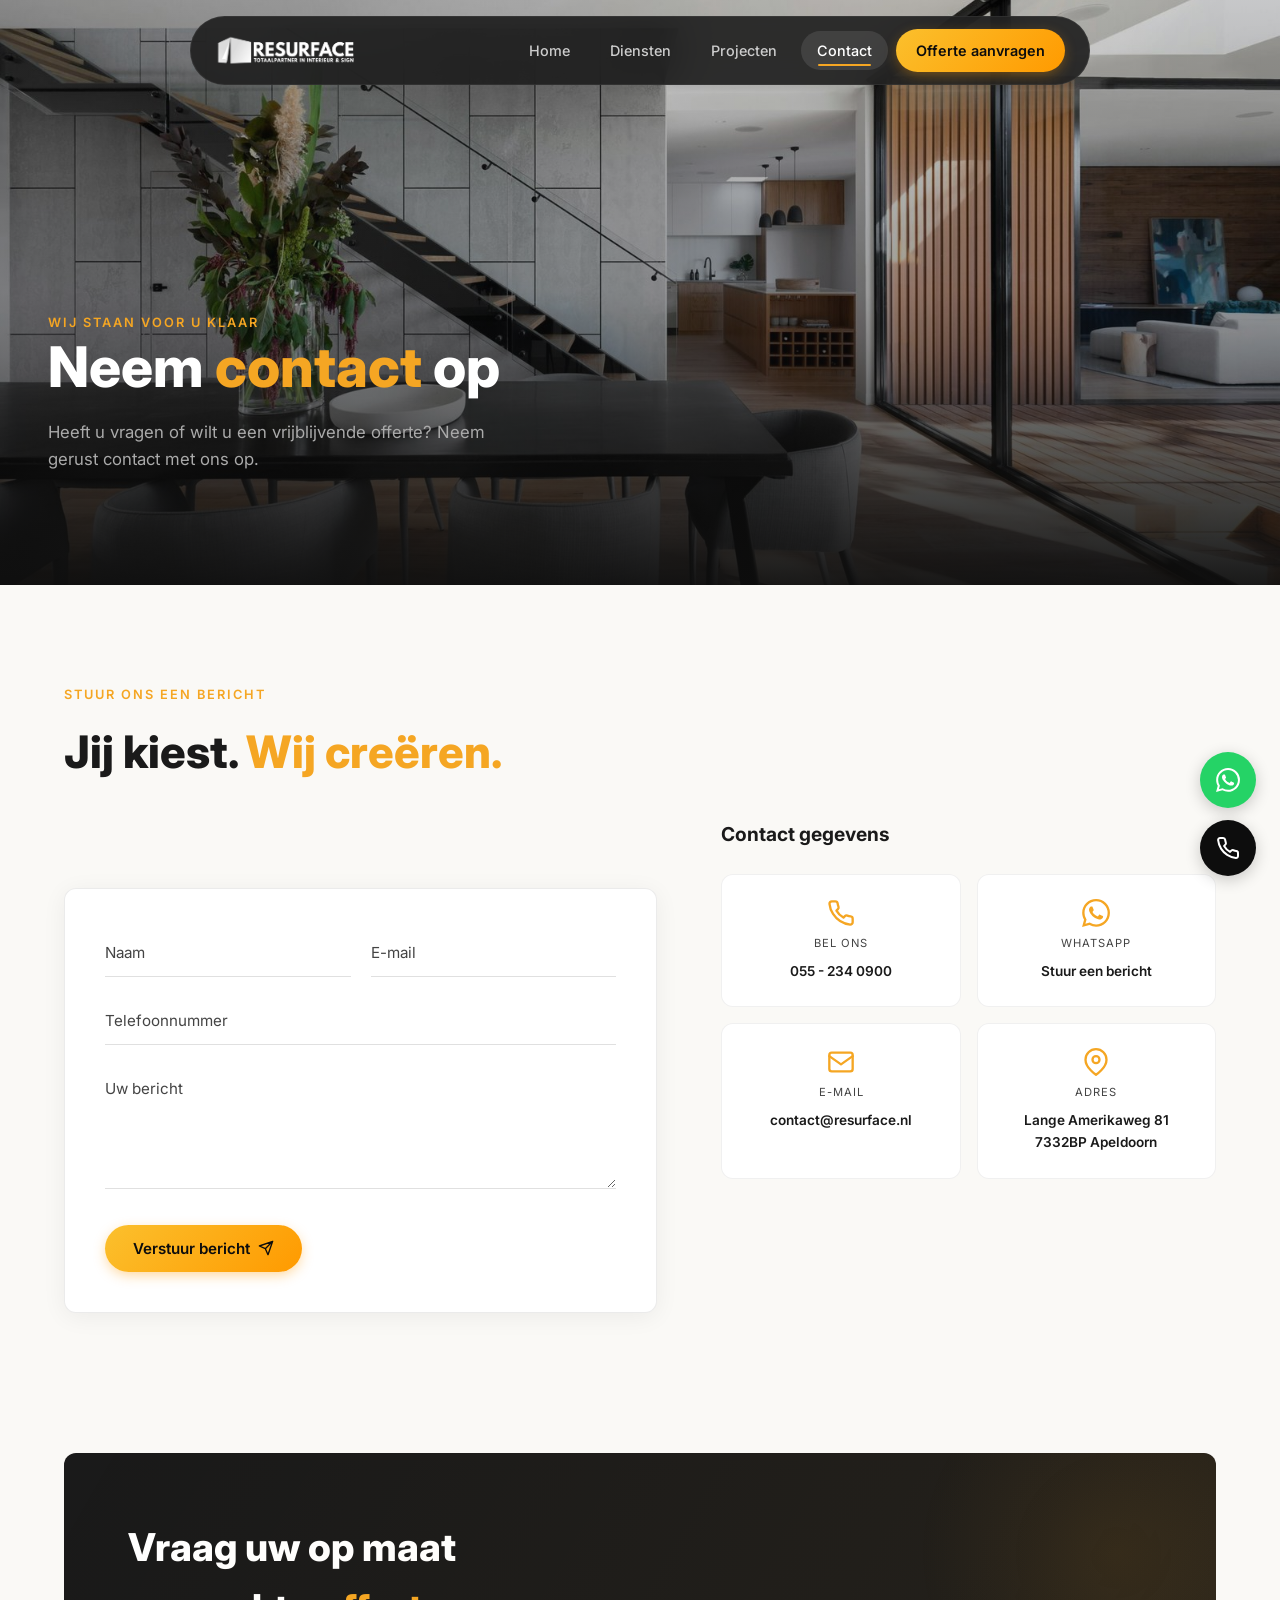
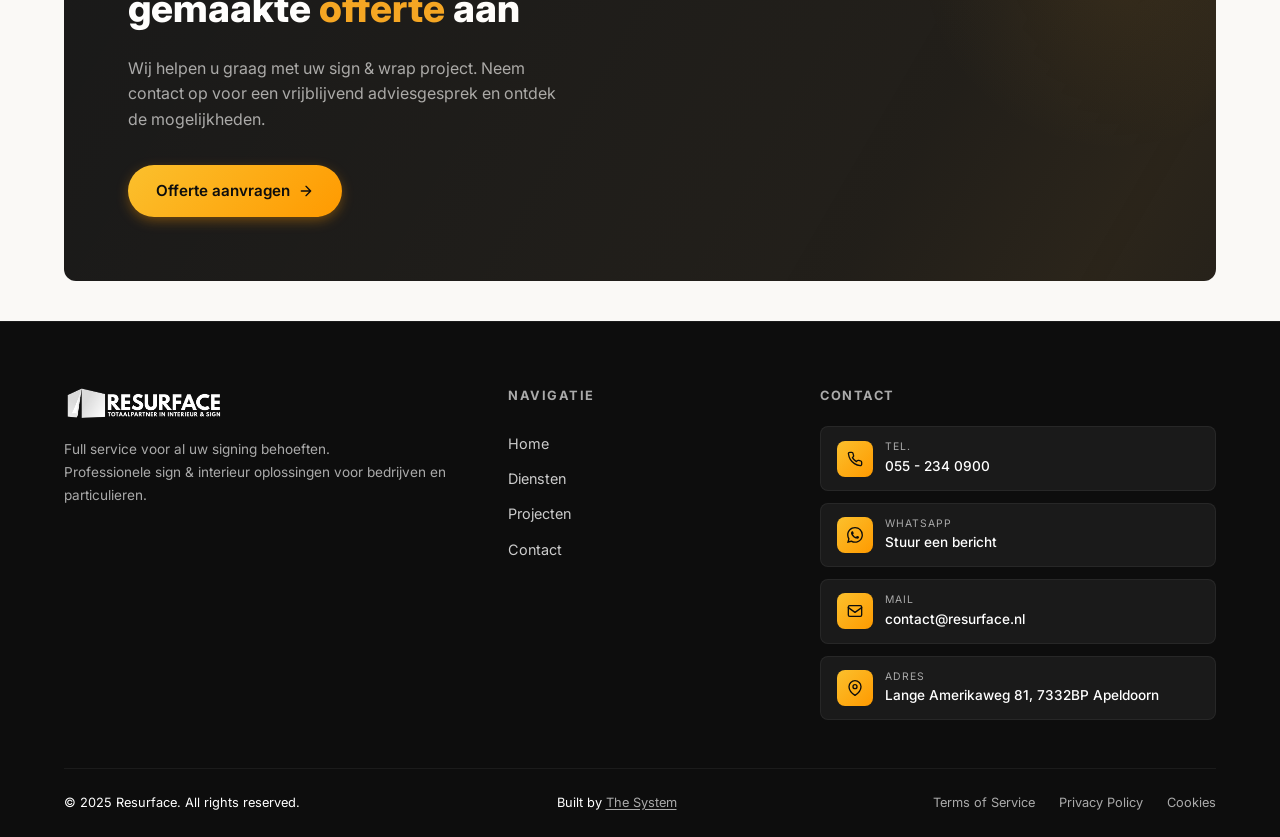
==== commit 81cc3aa1: "Add 'Built by The System' credit in footer on all pages Co-Authored-By: Claude Opus 4.6 <noreply@ant" ====
--- a/contact.html
+++ b/contact.html
@@ -171,6 +171,7 @@
       </div>
       <div class="footer-bottom">
         <p>&copy; 2025 Resurface. All rights reserved.</p>
+        <p class="built-by">Built by <a href="https://thesystem.nl" target="_blank" rel="noopener">The System</a></p>
         <div class="footer-bottom-links">
           <a href="#">Terms of Service</a>
           <a href="#">Privacy Policy</a>
--- a/css/style.css
+++ b/css/style.css
@@ -39,6 +39,20 @@
   max-width: var(--max-width);
   margin: 0 auto;
   padding: 0 24px;
+}
+
+/* ===== SCROLL PROGRESS BAR ===== */
+.scroll-progress {
+  position: fixed;
+  top: 0;
+  left: 0;
+  height: 3px;
+  background: linear-gradient(90deg, var(--accent), #ff6b35);
+  width: 0%;
+  z-index: 10000;
+  transition: none;
+  border-radius: 0 2px 2px 0;
+  box-shadow: 0 0 10px rgba(245, 166, 35, 0.5);
 }
 
 /* ===== NAVIGATION ===== */
@@ -719,7 +733,7 @@
   display: grid;
   grid-template-columns: 1.2fr 1fr;
   gap: 64px;
-  align-items: start;
+  align-items: center;
 }
 
 .contact-label {
@@ -1015,6 +1029,22 @@
 }
 
 .footer-bottom-links a:hover {
+  color: var(--text-white);
+}
+
+.built-by {
+  color: var(--text-gray);
+  font-size: 0.8rem;
+}
+
+.built-by a {
+  color: var(--text-gray);
+  text-decoration: underline;
+  text-underline-offset: 2px;
+  transition: var(--transition);
+}
+
+.built-by a:hover {
   color: var(--text-white);
 }
 
@@ -1415,8 +1445,8 @@
 /* ===== SCROLL ANIMATIONS ===== */
 .reveal {
   opacity: 0;
-  transform: translateY(30px);
-  transition: opacity 0.6s ease, transform 0.6s ease;
+  transform: translateY(40px);
+  transition: opacity 0.8s cubic-bezier(0.16, 1, 0.3, 1), transform 0.8s cubic-bezier(0.16, 1, 0.3, 1);
 }
 
 .reveal.visible {
@@ -1426,8 +1456,8 @@
 
 .reveal-left {
   opacity: 0;
-  transform: translateX(-40px);
-  transition: opacity 0.6s ease, transform 0.6s ease;
+  transform: translateX(-60px);
+  transition: opacity 0.8s cubic-bezier(0.16, 1, 0.3, 1), transform 0.8s cubic-bezier(0.16, 1, 0.3, 1);
 }
 
 .reveal-left.visible {
@@ -1437,8 +1467,8 @@
 
 .reveal-right {
   opacity: 0;
-  transform: translateX(40px);
-  transition: opacity 0.6s ease, transform 0.6s ease;
+  transform: translateX(60px);
+  transition: opacity 0.8s cubic-bezier(0.16, 1, 0.3, 1), transform 0.8s cubic-bezier(0.16, 1, 0.3, 1);
 }
 
 .reveal-right.visible {
@@ -1448,8 +1478,8 @@
 
 .reveal-scale {
   opacity: 0;
-  transform: scale(0.95);
-  transition: opacity 0.6s ease, transform 0.6s ease;
+  transform: scale(0.9);
+  transition: opacity 0.8s cubic-bezier(0.16, 1, 0.3, 1), transform 0.8s cubic-bezier(0.16, 1, 0.3, 1);
 }
 
 .reveal-scale.visible {
@@ -1461,37 +1491,297 @@
 .stagger-2 { transition-delay: 0.2s; }
 .stagger-3 { transition-delay: 0.3s; }
 .stagger-4 { transition-delay: 0.4s; }
+.stagger-5 { transition-delay: 0.5s; }
+.stagger-6 { transition-delay: 0.6s; }
+
+/* Staggered children — auto-delays for grid items */
+.services-grid.visible .service-card,
+.reviews-grid.visible .review-card,
+.project-gallery.visible img {
+  opacity: 0;
+  transform: translateY(24px);
+  animation: staggerUp 0.6s cubic-bezier(0.16, 1, 0.3, 1) forwards;
+}
+
+.services-grid.visible .service-card:nth-child(1),
+.reviews-grid.visible .review-card:nth-child(1),
+.project-gallery.visible img:nth-child(1) { animation-delay: 0.05s; }
+.services-grid.visible .service-card:nth-child(2),
+.reviews-grid.visible .review-card:nth-child(2),
+.project-gallery.visible img:nth-child(2) { animation-delay: 0.1s; }
+.services-grid.visible .service-card:nth-child(3),
+.reviews-grid.visible .review-card:nth-child(3),
+.project-gallery.visible img:nth-child(3) { animation-delay: 0.15s; }
+.services-grid.visible .service-card:nth-child(4) { animation-delay: 0.2s; }
+.services-grid.visible .service-card:nth-child(5) { animation-delay: 0.25s; }
+.services-grid.visible .service-card:nth-child(6) { animation-delay: 0.3s; }
+.services-grid.visible .service-card:nth-child(7) { animation-delay: 0.35s; }
+.services-grid.visible .service-card:nth-child(8) { animation-delay: 0.4s; }
+.project-gallery.visible img:nth-child(4) { animation-delay: 0.2s; }
+.project-gallery.visible img:nth-child(5) { animation-delay: 0.25s; }
+
+@keyframes staggerUp {
+  from { opacity: 0; transform: translateY(24px); }
+  to { opacity: 1; transform: translateY(0); }
+}
+
+/* Parallax-style hero image zoom on scroll */
+.hero-bg img {
+  transition: transform 8s cubic-bezier(0.16, 1, 0.3, 1);
+  transform: scale(1.08);
+}
+
+.hero-bg.loaded img {
+  transform: scale(1);
+}
+
+/* Smooth gradient shimmer on CTA section */
+.cta-section::before {
+  content: '';
+  position: absolute;
+  inset: 0;
+  background: linear-gradient(
+    120deg,
+    transparent 0%,
+    rgba(245, 166, 35, 0.04) 40%,
+    rgba(245, 166, 35, 0.08) 50%,
+    rgba(245, 166, 35, 0.04) 60%,
+    transparent 100%
+  );
+  background-size: 200% 100%;
+  animation: shimmer 6s ease-in-out infinite;
+  border-radius: var(--radius);
+  z-index: 0;
+  pointer-events: none;
+}
+
+@keyframes shimmer {
+  0% { background-position: 200% 0; }
+  100% { background-position: -200% 0; }
+}
+
+/* Accent underline animation on section titles */
+.section-title .highlight {
+  position: relative;
+}
+
+.section-title .highlight::after {
+  content: '';
+  position: absolute;
+  bottom: -2px;
+  left: 0;
+  width: 0;
+  height: 2px;
+  background: var(--accent);
+  border-radius: 2px;
+  transition: width 0.8s cubic-bezier(0.16, 1, 0.3, 1);
+}
+
+.visible .section-title .highlight::after,
+.section-title.visible .highlight::after {
+  width: 100%;
+}
+
+/* Floating buttons entrance */
+.floating-btns {
+  animation: floatIn 0.6s cubic-bezier(0.16, 1, 0.3, 1) 1.5s both;
+}
+
+@keyframes floatIn {
+  from { opacity: 0; transform: translateY(20px) scale(0.8); }
+  to { opacity: 1; transform: translateY(0) scale(1); }
+}
+
+/* Pulse on WhatsApp button */
+.floating-btn-whatsapp {
+  animation: pulse 3s ease-in-out infinite;
+}
+
+@keyframes pulse {
+  0%, 100% { box-shadow: 0 4px 16px rgba(0,0,0,0.2); }
+  50% { box-shadow: 0 4px 24px rgba(37, 211, 102, 0.35); }
+}
+
+/* Trust logos infinite marquee */
+.trust-logos-track {
+  display: flex;
+  animation: marquee 25s linear infinite;
+  width: max-content;
+}
+
+.trust-logos-track img {
+  flex-shrink: 0;
+  margin: 0 36px;
+  transition: opacity 0.4s ease, filter 0.4s ease, transform 0.4s cubic-bezier(0.16, 1, 0.3, 1);
+}
+
+.trust-logos-track img:hover {
+  transform: scale(1.15);
+  opacity: 1 !important;
+  filter: none !important;
+}
+
+@keyframes marquee {
+  0% { transform: translateX(0); }
+  100% { transform: translateX(-50%); }
+}
+
+.trust-logos {
+  overflow: hidden;
+  mask-image: linear-gradient(90deg, transparent, black 10%, black 90%, transparent);
+  -webkit-mask-image: linear-gradient(90deg, transparent, black 10%, black 90%, transparent);
+}
+
+/* 3D tilt on cards */
+.tilt-card {
+  transform-style: preserve-3d;
+  perspective: 800px;
+}
+
+/* Smooth form focus underline */
+.form-group {
+  position: relative;
+}
+
+.form-group::after {
+  content: '';
+  position: absolute;
+  bottom: 0;
+  left: 50%;
+  width: 0;
+  height: 2px;
+  background: var(--accent);
+  transition: width 0.4s cubic-bezier(0.16, 1, 0.3, 1), left 0.4s cubic-bezier(0.16, 1, 0.3, 1);
+  border-radius: 2px;
+}
+
+.form-group:focus-within::after {
+  width: 100%;
+  left: 0;
+}
+
+/* Counter animation for rating number */
+.google-rating-number {
+  display: inline-block;
+}
+
+/* Nav links hover sliding underline */
+.nav-links a:not(.nav-cta) {
+  position: relative;
+}
+
+.nav-links a:not(.nav-cta)::after {
+  content: '';
+  position: absolute;
+  bottom: 4px;
+  left: 50%;
+  width: 0;
+  height: 2px;
+  background: var(--accent);
+  border-radius: 2px;
+  transition: width 0.3s cubic-bezier(0.16, 1, 0.3, 1), left 0.3s cubic-bezier(0.16, 1, 0.3, 1);
+}
+
+.nav-links a:not(.nav-cta):hover::after,
+.nav-links a:not(.nav-cta).active::after {
+  width: 60%;
+  left: 20%;
+}
+
+/* Smooth page transitions — opacity only, no transform on body (breaks fixed positioning) */
+.page-transition {
+  animation: pageIn 0.6s ease both;
+}
+
+@keyframes pageIn {
+  from { opacity: 0; }
+  to { opacity: 1; }
+}
+
+/* Projects bento hover 3D */
+.projects-bento-img {
+  transition: transform 0.5s cubic-bezier(0.16, 1, 0.3, 1), box-shadow 0.5s ease;
+}
+
+.projects-bento-img:hover {
+  transform: translateY(-8px) scale(1.02);
+  box-shadow: 0 20px 40px rgba(0,0,0,0.15);
+}
+
+/* Glow cursor effect on hero */
+.hero-glow {
+  position: absolute;
+  width: 400px;
+  height: 400px;
+  border-radius: 50%;
+  background: radial-gradient(circle, rgba(245, 166, 35, 0.08) 0%, transparent 70%);
+  pointer-events: none;
+  z-index: 1;
+  transform: translate(-50%, -50%);
+  transition: opacity 0.3s ease;
+  opacity: 0;
+}
+
+.hero:hover .hero-glow {
+  opacity: 1;
+}
+
+/* Smooth image reveal clip */
+.clip-reveal {
+  clip-path: inset(0 100% 0 0);
+  transition: clip-path 1s cubic-bezier(0.16, 1, 0.3, 1);
+}
+
+.clip-reveal.visible {
+  clip-path: inset(0 0 0 0);
+}
+
+/* Tab switch animation */
+.diensten-panel {
+  animation: none;
+}
+
+.diensten-panel.active {
+  animation: panelIn 0.5s cubic-bezier(0.16, 1, 0.3, 1) both;
+}
+
+@keyframes panelIn {
+  from { opacity: 0; transform: translateX(20px); }
+  to { opacity: 1; transform: translateX(0); }
+}
 
 /* ===== HOVER ENHANCEMENTS ===== */
 .home-service-card.small:hover img {
-  transform: scale(1.05);
-  transition: transform 0.5s ease;
+  transform: scale(1.08);
 }
 
 .home-service-card.small img {
-  transition: transform 0.5s ease;
+  transition: transform 0.6s cubic-bezier(0.16, 1, 0.3, 1);
 }
 
 .review-card {
-  transition: transform 0.3s ease, box-shadow 0.3s ease;
+  transition: transform 0.4s cubic-bezier(0.16, 1, 0.3, 1), box-shadow 0.4s ease;
 }
 
 .review-card:hover {
-  transform: translateY(-4px);
-  box-shadow: 0 12px 24px rgba(0,0,0,0.08);
-}
-
-.contact-item {
-  transition: transform 0.3s ease, border-color 0.3s ease;
-}
-
-.contact-item:hover {
-  transform: translateX(4px);
-  border-color: rgba(255,154,0,0.3);
+  transform: translateY(-6px);
+  box-shadow: 0 16px 32px rgba(0,0,0,0.1);
+}
+
+.contact-item,
+.contact-info-card {
+  transition: transform 0.4s cubic-bezier(0.16, 1, 0.3, 1), border-color 0.3s ease, box-shadow 0.3s ease;
+}
+
+.contact-item:hover,
+.contact-info-card:hover {
+  transform: translateY(-3px);
+  border-color: rgba(245, 166, 35, 0.3);
+  box-shadow: 0 8px 24px rgba(245, 166, 35, 0.08);
 }
 
 .footer-contact-item {
-  transition: transform 0.3s ease;
+  transition: transform 0.3s cubic-bezier(0.16, 1, 0.3, 1), background 0.3s ease;
 }
 
 .footer-contact-item:hover {
@@ -1499,23 +1789,56 @@
 }
 
 .service-card {
-  transition: transform 0.3s ease;
+  transition: transform 0.4s cubic-bezier(0.16, 1, 0.3, 1);
 }
 
 .service-card:hover {
-  transform: translateY(-4px);
+  transform: translateY(-6px);
 }
 
 .service-card:hover .service-icon {
-  border-color: rgba(255,154,0,0.5);
+  border-color: rgba(245, 166, 35, 0.5);
+  box-shadow: 0 0 20px rgba(245, 166, 35, 0.15);
+}
+
+.service-icon {
+  transition: border-color 0.3s ease, box-shadow 0.4s ease;
 }
 
 .btn {
-  transition: all 0.3s ease;
+  transition: all 0.3s cubic-bezier(0.16, 1, 0.3, 1);
+  position: relative;
+  overflow: hidden;
+}
+
+.btn-primary:hover {
+  transform: translateY(-2px);
+  box-shadow: 0 8px 24px rgba(245, 166, 35, 0.3);
 }
 
 .nav-links a {
   transition: all 0.3s ease;
+}
+
+/* Project gallery image hover */
+.project-gallery img {
+  transition: transform 0.5s cubic-bezier(0.16, 1, 0.3, 1), filter 0.3s ease;
+}
+
+.project-gallery img:hover {
+  transform: scale(1.08);
+  filter: brightness(1.1);
+}
+
+/* Diensten category buttons */
+.diensten-cat-btn,
+.diensten-sub-btn {
+  transition: all 0.3s cubic-bezier(0.16, 1, 0.3, 1);
+}
+
+.diensten-cat-btn:hover,
+.diensten-sub-btn:hover {
+  transform: translateY(-2px);
 }
 
 /* ===== RESPONSIVE ===== */
